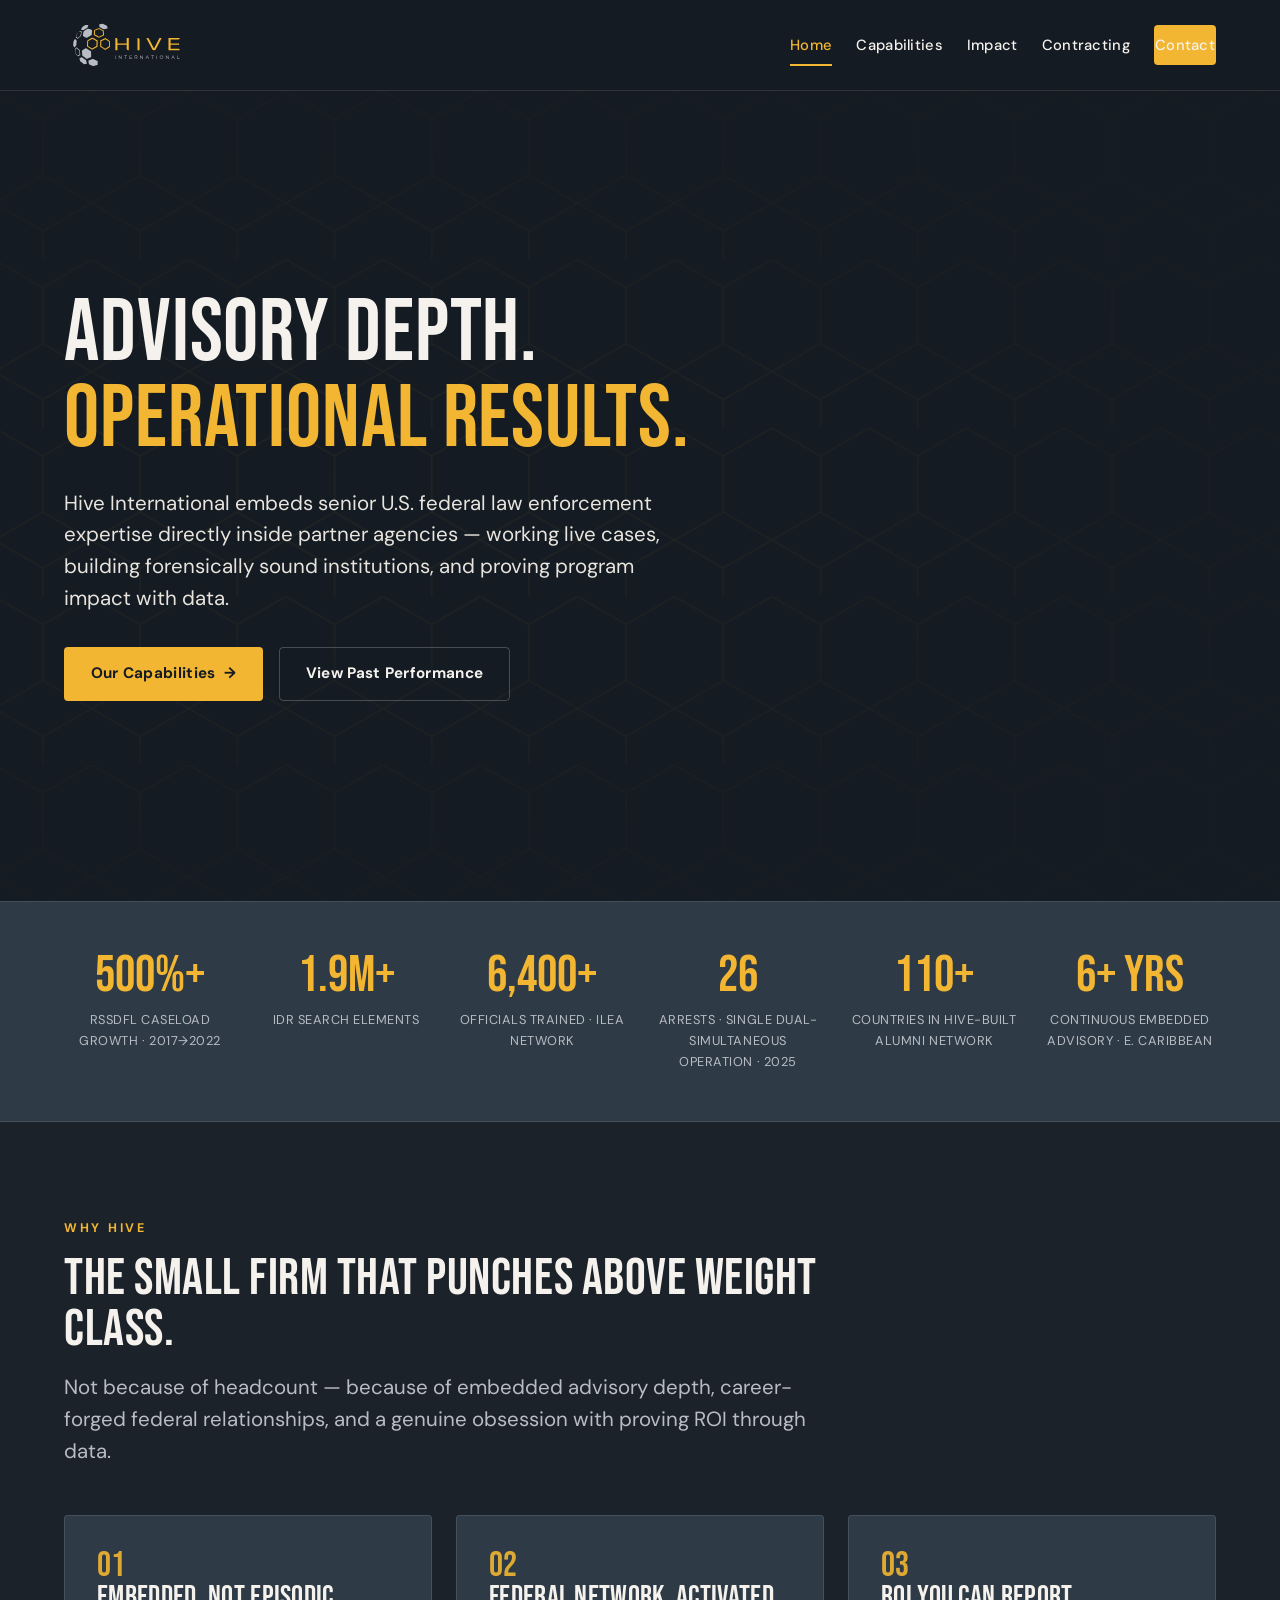
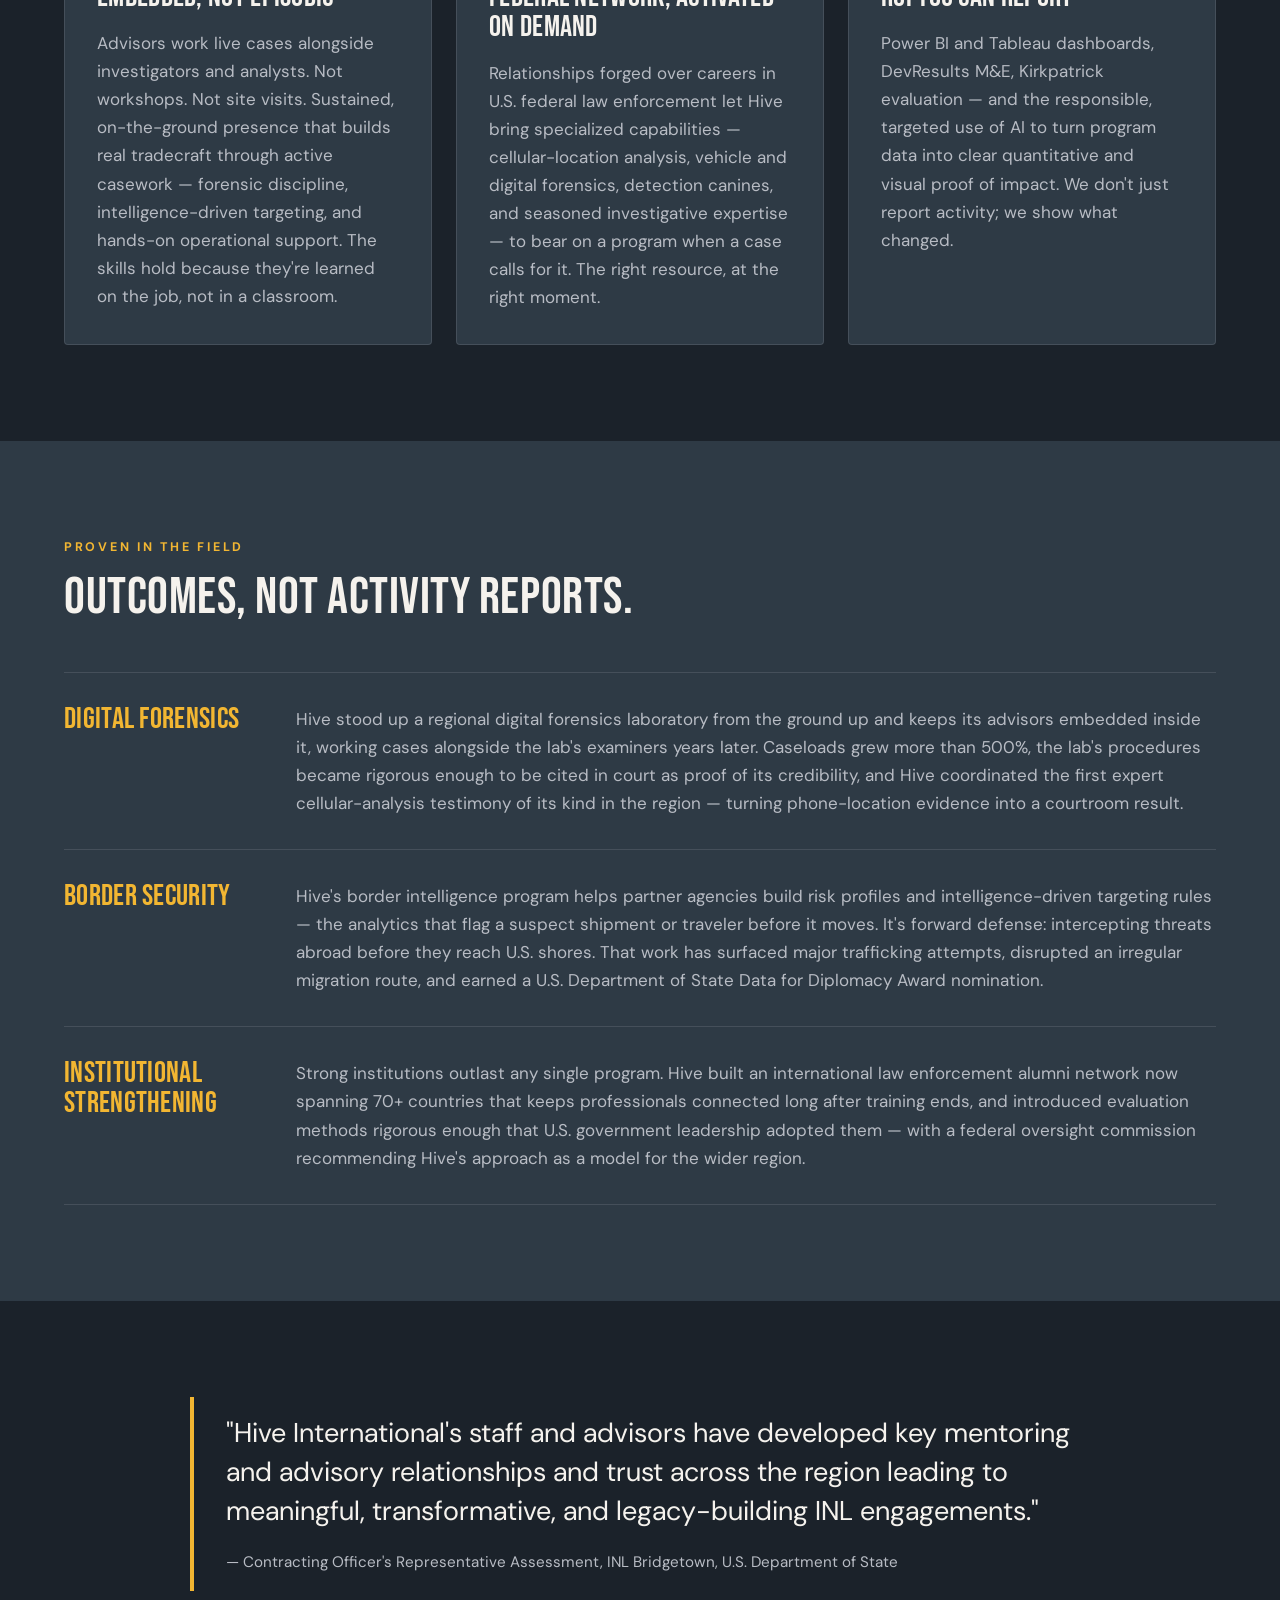
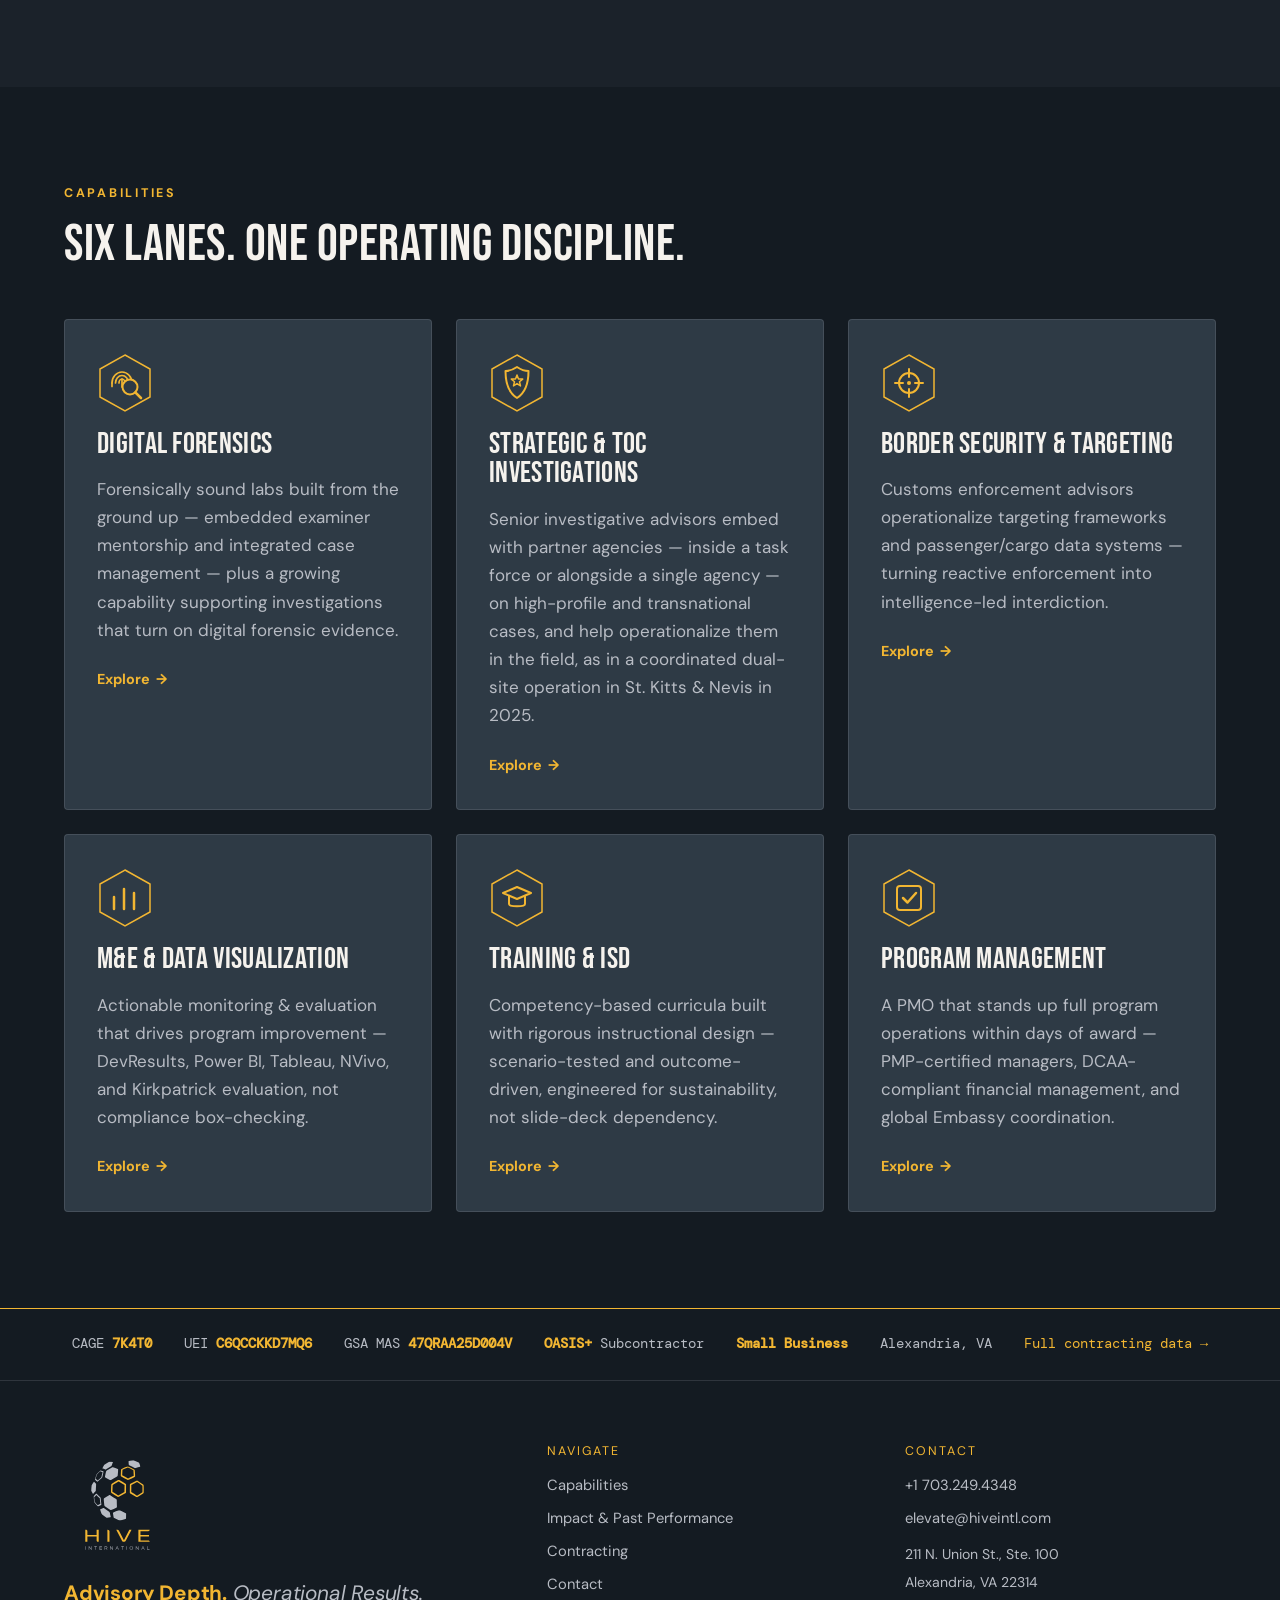
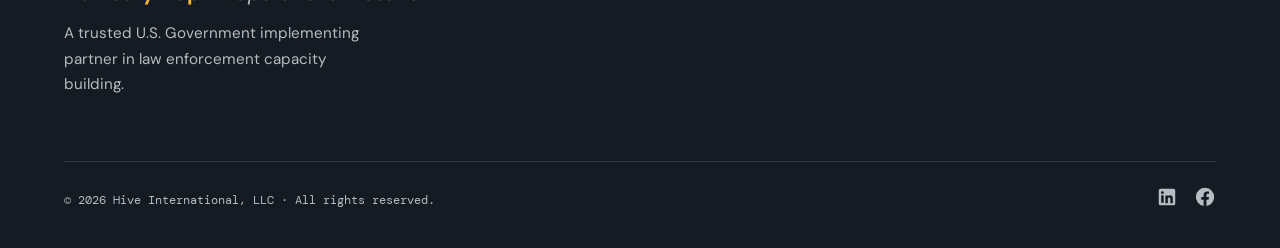
==== index.html @ d93123c6 "Initial commit: current live site snapshot, includes IDR search-elements fix (2026-08-25)" ====
<!DOCTYPE html>
<html lang="en">
<head>
  <meta charset="UTF-8">
  <meta name="viewport" content="width=device-width, initial-scale=1.0">
  <title>Hive International — Advisory Depth. Operational Results.</title>
  <meta name="description" content="Hive International embeds senior U.S. federal law enforcement expertise inside partner agencies — building forensically sound institutions and proving impact with data. INL implementing partner.">
  <link rel="canonical" href="https://hiveintl.com/">

  <!-- Open Graph -->
  <meta property="og:type" content="website">
  <meta property="og:title" content="Hive International — Advisory Depth. Operational Results.">
  <meta property="og:description" content="Senior U.S. federal law enforcement expertise, embedded inside partner agencies. A trusted INL implementing partner in digital forensics, TOC, and border security.">
  <meta property="og:image" content="https://hiveintl.com/assets/img/og_card.png">
  <meta property="og:url" content="https://hiveintl.com/">

  <!-- Favicons -->
  <link rel="icon" href="assets/icons/favicon.ico" sizes="any">
  <link rel="icon" type="image/png" sizes="32x32" href="assets/icons/icon_32px.png">
  <link rel="apple-touch-icon" href="assets/icons/icon_180px.png">

  <!-- Fonts -->
  <link rel="preconnect" href="https://fonts.googleapis.com">
  <link rel="preconnect" href="https://fonts.gstatic.com" crossorigin>
  <link href="https://fonts.googleapis.com/css2?family=Bebas+Neue&family=DM+Mono:wght@400;500&family=DM+Sans:opsz,wght@9..40,400;9..40,500;9..40,700&display=swap" rel="stylesheet">

  <link rel="stylesheet" href="css/styles.css?v=3">
</head>
<body>
  <a class="skip-link" href="#main">Skip to content</a>

  <!-- ============ HEADER ============ -->
  <header class="site-header">
    <div class="container nav">
      <a class="nav-logo" href="index.html" aria-label="Hive International — home">
        <img src="assets/logos/hive_horizontal_primary.svg" alt="Hive International">
      </a>
      <button class="nav-toggle" aria-label="Toggle navigation" aria-expanded="false" aria-controls="nav-links">
        <span></span><span></span><span></span>
      </button>
      <nav class="nav-links" id="nav-links" aria-label="Primary">
        <a href="index.html" class="active">Home</a>
        <a href="capabilities.html">Capabilities</a>
        <a href="impact.html">Impact</a>
        <a href="contracting.html">Contracting</a>
        <a href="contact.html" class="btn btn-primary">Contact</a>
      </nav>
    </div>
  </header>

  <main id="main">

    <!-- ============ HERO ============ -->
    <section class="hero">
      <svg class="hero-grid" viewBox="0 0 1200 700" preserveAspectRatio="xMidYMid slice" aria-hidden="true">
        <defs>
          <pattern id="hexgrid" width="60" height="104" patternUnits="userSpaceOnUse" patternTransform="scale(1.4)">
            <path d="M30 0 L60 17.3 L60 51.9 L30 69.2 L0 51.9 L0 17.3 Z M30 69.2 L60 86.5 L60 121.1 M30 69.2 L0 86.5 L0 121.1"
                  fill="none" stroke="#F2B632" stroke-opacity="0.16" stroke-width="1"/>
          </pattern>
        </defs>
        <rect width="1200" height="700" fill="url(#hexgrid)"/>
        <!-- lit cells that gently pulse -->
        <g fill="#F2B632" class="hex-lit">
          <polygon points="252,72 294,96.3 294,144.9 252,169.2 210,144.9 210,96.3" opacity="0.0"/>
          <polygon points="420,240 462,264.3 462,312.9 420,337.2 378,312.9 378,264.3" opacity="0.0"/>
          <polygon points="924,156 966,180.3 966,228.9 924,253.2 882,228.9 882,180.3" opacity="0.0"/>
          <polygon points="756,408 798,432.3 798,480.9 756,505.2 714,480.9 714,432.3" opacity="0.0"/>
          <polygon points="600,108 642,132.3 642,180.9 600,205.2 558,180.9 558,132.3" opacity="0.0"/>
        </g>
      </svg>
      <div class="container">
        <h1 class="reveal">Advisory Depth.<span class="gold">Operational Results.</span></h1>
        <p class="lead hero-sub reveal" data-delay="1">Hive International embeds senior U.S. federal law enforcement expertise directly inside partner agencies — working live cases, building forensically sound institutions, and proving program impact with data.</p>
        <div class="hero-cta reveal" data-delay="2">
          <a href="capabilities.html" class="btn btn-primary">Our Capabilities <span class="arrow">→</span></a>
          <a href="impact.html" class="btn btn-secondary">View Past Performance</a>
        </div>
      </div>
    </section>

    <!-- ============ COUNTER BAR ============ -->
    <!-- PLACEHOLDER METRICS: current figures are contract-specific. To be replaced
         with company-wide metrics accrued over the years (Matt compiling). -->
    <section class="counter-bar" aria-label="Impact by the numbers" style="padding:0;">
      <div class="container">
        <div class="counter-grid">
          <div class="counter reveal"><div class="num" data-target="500" data-suffix="%+">0</div><div class="label">RSSDFL Caseload Growth · 2017→2022</div></div>
          <div class="counter reveal" data-delay="1"><div class="num" data-target="1.9" data-decimals="1" data-suffix="M+">0</div><div class="label">IDR Search Elements</div></div>
          <div class="counter reveal" data-delay="2"><div class="num" data-target="6400" data-suffix="+">0</div><div class="label">Officials Trained · ILEA Network</div></div>
          <div class="counter reveal" data-delay="3"><div class="num" data-target="26">0</div><div class="label">Arrests · Single Dual-Simultaneous Operation · 2025</div></div>
          <div class="counter reveal" data-delay="4"><div class="num" data-target="110" data-suffix="+">0</div><div class="label">Countries in Hive-Built Alumni Network</div></div>
          <div class="counter reveal" data-delay="5"><div class="num" data-target="6" data-suffix="+ yrs">0</div><div class="label">Continuous Embedded Advisory · E. Caribbean</div></div>
        </div>
      </div>
    </section>

    <!-- ============ DIFFERENTIATORS ============ -->
    <section>
      <div class="container">
        <div class="section-head reveal">
          <span class="eyebrow">Why Hive</span>
          <h2>The small firm that punches above weight class.</h2>
          <p class="lead muted">Not because of headcount — because of embedded advisory depth, career-forged federal relationships, and a genuine obsession with proving ROI through data.</p>
        </div>
        <div class="grid grid-3 diff">
          <div class="card reveal">
            <div class="num-tag">01</div>
            <h3>Embedded, Not Episodic</h3>
            <p>Advisors work live cases alongside investigators and analysts. Not workshops. Not site visits. Sustained, on-the-ground presence that builds real tradecraft through active casework — forensic discipline, intelligence-driven targeting, and hands-on operational support. The skills hold because they're learned on the job, not in a classroom.</p>
          </div>
          <div class="card reveal" data-delay="1">
            <div class="num-tag">02</div>
            <h3>Federal Network, Activated on Demand</h3>
            <p>Relationships forged over careers in U.S. federal law enforcement let Hive bring specialized capabilities — cellular-location analysis, vehicle and digital forensics, detection canines, and seasoned investigative expertise — to bear on a program when a case calls for it. The right resource, at the right moment.</p>
          </div>
          <div class="card reveal" data-delay="2">
            <div class="num-tag">03</div>
            <h3>ROI You Can Report</h3>
            <p>Power BI and Tableau dashboards, DevResults M&amp;E, Kirkpatrick evaluation — and the responsible, targeted use of AI to turn program data into clear quantitative and visual proof of impact. We don't just report activity; we show what changed.</p>
          </div>
        </div>
      </div>
    </section>

    <!-- ============ IMPACT STORY STRIP ============ -->
    <section class="bg-charcoal">
      <div class="container">
        <div class="section-head reveal">
          <span class="eyebrow">Proven in the Field</span>
          <h2>Outcomes, not activity reports.</h2>
        </div>
        <div class="story reveal">
          <h3>Digital Forensics</h3>
          <p>Hive stood up a regional digital forensics laboratory from the ground up and keeps its advisors embedded inside it, working cases alongside the lab's examiners years later. Caseloads grew more than 500%, the lab's procedures became rigorous enough to be cited in court as proof of its credibility, and Hive coordinated the first expert cellular-analysis testimony of its kind in the region — turning phone-location evidence into a courtroom result.</p>
        </div>
        <div class="story reveal">
          <h3>Border Security</h3>
          <p>Hive's border intelligence program helps partner agencies build risk profiles and intelligence-driven targeting rules — the analytics that flag a suspect shipment or traveler before it moves. It's forward defense: intercepting threats abroad before they reach U.S. shores. That work has surfaced major trafficking attempts, disrupted an irregular migration route, and earned a U.S. Department of State Data for Diplomacy Award nomination.</p>
        </div>
        <div class="story reveal">
          <h3>Institutional Strengthening</h3>
          <p>Strong institutions outlast any single program. Hive built an international law enforcement alumni network now spanning 70+ countries that keeps professionals connected long after training ends, and introduced evaluation methods rigorous enough that U.S. government leadership adopted them — with a federal oversight commission recommending Hive's approach as a model for the wider region.</p>
        </div>
      </div>
    </section>

    <!-- ============ COR QUOTE ============ -->
    <section>
      <div class="container">
        <div class="quote reveal">
          <blockquote>"Hive International's staff and advisors have developed key mentoring and advisory relationships and trust across the region leading to meaningful, transformative, and legacy-building INL engagements."</blockquote>
          <cite>— Contracting Officer's Representative Assessment, INL Bridgetown, U.S. Department of State</cite>
        </div>
      </div>
    </section>

    <!-- ============ CAPABILITIES GRID ============ -->
    <section class="bg-deep">
      <div class="container">
        <div class="section-head reveal">
          <span class="eyebrow">Capabilities</span>
          <h2>Six lanes. One operating discipline.</h2>
        </div>
        <div class="grid grid-3">
          <a class="card cap-card reveal" href="capabilities.html#digital-forensics">
            <div class="hex-icon" aria-hidden="true"><svg viewBox="0 0 56 62"><polygon class="glyph" points="28,3 53,17 53,45 28,59 3,45 3,17" fill="none" stroke-width="1.5"/><g class="glyph" fill="none" stroke-width="1.7" stroke-linecap="round"><path d="M15 31 a10 11 0 0 1 20 0"/><path d="M18.5 31 a6.5 7.5 0 0 1 13 0"/><path d="M22 31 a3 4 0 0 1 6 0"/><path d="M25 27 v8"/><path d="M15 31 v3.5"/><path d="M35 31 v3.5"/></g><circle class="glyph" cx="33" cy="35" r="7.5" fill="#2E3A45" stroke-width="2"/><path class="glyph" d="M38.3 40.3 L44 46" stroke-width="2.6" stroke-linecap="round"/></svg></div>
            <h3>Digital Forensics</h3>
            <p>Forensically sound labs built from the ground up — embedded examiner mentorship and integrated case management — plus a growing capability supporting investigations that turn on digital forensic evidence.</p>
            <span class="card-link">Explore <span class="arrow">→</span></span>
          </a>
          <a class="card cap-card reveal" data-delay="1" href="capabilities.html#toc">
            <div class="hex-icon" aria-hidden="true"><svg viewBox="0 0 56 62"><polygon class="glyph" points="28,3 53,17 53,45 28,59 3,45 3,17" fill="none" stroke-width="1.5"/><path class="glyph" d="M28 15 C23.5 18, 19 19, 16.5 19 C16.5 30, 20 41, 28 46 C36 41, 39.5 30, 39.5 19 C37 19, 32.5 18, 28 15 Z" fill="none" stroke-width="2" stroke-linejoin="round"/><polygon class="glyph" points="28,23 29.5,26.9 33.7,27.1 30.5,29.8 31.5,33.9 28,31.6 24.5,33.9 25.5,29.8 22.3,27.1 26.5,26.9" fill="none" stroke-width="1.5" stroke-linejoin="round"/></svg></div>
            <h3>Strategic &amp; TOC Investigations</h3>
            <p>Senior investigative advisors embed with partner agencies — inside a task force or alongside a single agency — on high-profile and transnational cases, and help operationalize them in the field, as in a coordinated dual-site operation in St. Kitts &amp; Nevis in 2025.</p>
            <span class="card-link">Explore <span class="arrow">→</span></span>
          </a>
          <a class="card cap-card reveal" data-delay="2" href="capabilities.html#border-security">
            <div class="hex-icon" aria-hidden="true"><svg viewBox="0 0 56 62"><polygon class="glyph" points="28,3 53,17 53,45 28,59 3,45 3,17" fill="none" stroke-width="1.5"/><g class="glyph" fill="none" stroke-width="2" stroke-linecap="round"><circle cx="28" cy="31" r="10"/><path d="M28 17 V25 M28 37 V45 M14 31 H22 M34 31 H42"/></g><circle cx="28" cy="31" r="2" fill="#F2B632" stroke="none"/></svg></div>
            <h3>Border Security &amp; Targeting</h3>
            <p>Customs enforcement advisors operationalize targeting frameworks and passenger/cargo data systems — turning reactive enforcement into intelligence-led interdiction.</p>
            <span class="card-link">Explore <span class="arrow">→</span></span>
          </a>
          <a class="card cap-card reveal" href="capabilities.html#me">
            <div class="hex-icon" aria-hidden="true"><svg viewBox="0 0 56 62"><polygon class="glyph" points="28,3 53,17 53,45 28,59 3,45 3,17" fill="none" stroke-width="1.5"/><path class="glyph" d="M17 42 V30 M27 42 V22 M37 42 V26" stroke-width="2.5" stroke-linecap="round"/></svg></div>
            <h3>M&amp;E &amp; Data Visualization</h3>
            <p>Actionable monitoring &amp; evaluation that drives program improvement — DevResults, Power BI, Tableau, NVivo, and Kirkpatrick evaluation, not compliance box-checking.</p>
            <span class="card-link">Explore <span class="arrow">→</span></span>
          </a>
          <a class="card cap-card reveal" data-delay="1" href="capabilities.html#training">
            <div class="hex-icon" aria-hidden="true"><svg viewBox="0 0 56 62"><polygon class="glyph" points="28,3 53,17 53,45 28,59 3,45 3,17" fill="none" stroke-width="1.5"/><path class="glyph" d="M14 26 L28 20 L42 26 L28 32 Z" fill="none" stroke-width="2" stroke-linejoin="round"/><path class="glyph" d="M20 29 v8 c0 3 16 3 16 0 v-8" fill="none" stroke-width="2"/></svg></div>
            <h3>Training &amp; ISD</h3>
            <p>Competency-based curricula built with rigorous instructional design — scenario-tested and outcome-driven, engineered for sustainability, not slide-deck dependency.</p>
            <span class="card-link">Explore <span class="arrow">→</span></span>
          </a>
          <a class="card cap-card reveal" data-delay="2" href="capabilities.html#pm">
            <div class="hex-icon" aria-hidden="true"><svg viewBox="0 0 56 62"><polygon class="glyph" points="28,3 53,17 53,45 28,59 3,45 3,17" fill="none" stroke-width="1.5"/><rect class="glyph" x="16" y="19" width="24" height="24" rx="3" fill="none" stroke-width="2"/><path class="glyph" d="M22 31 l4.5 4.5 l8.5 -9.5" fill="none" stroke-width="2.5" stroke-linecap="round" stroke-linejoin="round"/></svg></div>
            <h3>Program Management</h3>
            <p>A PMO that stands up full program operations within days of award — PMP-certified managers, DCAA-compliant financial management, and global Embassy coordination.</p>
            <span class="card-link">Explore <span class="arrow">→</span></span>
          </a>
        </div>
      </div>
    </section>

    <!-- ============ CONTRACTING STRIP ============ -->
    <section class="contract-strip" style="padding:0;">
      <div class="container">
        <div class="row">
          <span class="item">CAGE <b>7K4T0</b></span>
          <span class="item">UEI <b>C6QCCKKD7MQ6</b></span>
          <span class="item">GSA MAS <b>47QRAA25D004V</b></span>
          <span class="item"><b>OASIS+</b> Subcontractor</span>
          <span class="item"><b>Small Business</b></span>
          <span class="item">Alexandria, VA</span>
          <span class="item"><a href="contracting.html">Full contracting data →</a></span>
        </div>
      </div>
    </section>

  </main>

  <!-- ============ FOOTER ============ -->
  <footer class="site-footer">
    <div class="container">
      <div class="footer-grid">
        <div>
          <div class="footer-logo"><img src="assets/logos/hive_stacked_primary.svg" alt="Hive International"></div>
          <p class="tagline-lockup tagline-sm"><span class="td">Advisory Depth.</span> <span class="tr">Operational Results.</span></p>
          <p class="footer-tag">A trusted U.S. Government implementing partner in law enforcement capacity building.</p>
        </div>
        <div class="footer-col">
          <h4>Navigate</h4>
          <a href="capabilities.html">Capabilities</a>
          <a href="impact.html">Impact &amp; Past Performance</a>
          <a href="contracting.html">Contracting</a>
          <a href="contact.html">Contact</a>
        </div>
        <div class="footer-col">
          <h4>Contact</h4>
          <a href="tel:+17032494348">+1 703.249.4348</a>
          <a href="mailto:elevate@hiveintl.com">elevate@hiveintl.com</a>
          <span class="footer-tag" style="font-size:.88rem;">211 N. Union St., Ste. 100<br>Alexandria, VA 22314</span>
        </div>
      </div>
      <div class="footer-bottom">
        <span class="mono">© <span data-year>2026</span> Hive International, LLC · All rights reserved.</span>
        <div class="footer-social">
          <a href="https://www.linkedin.com/company/hive-international-llc" target="_blank" rel="noopener" aria-label="Hive International on LinkedIn">
            <svg viewBox="0 0 24 24" fill="currentColor" aria-hidden="true"><path d="M19 3a2 2 0 0 1 2 2v14a2 2 0 0 1-2 2H5a2 2 0 0 1-2-2V5a2 2 0 0 1 2-2h14zM8.34 18.34V9.99H5.67v8.35h2.67zM7 8.8a1.55 1.55 0 1 0 0-3.1 1.55 1.55 0 0 0 0 3.1zm11.34 9.54v-4.57c0-2.45-1.31-3.59-3.06-3.59-1.41 0-2.04.78-2.39 1.32v-1.13h-2.67c.04.75 0 8.35 0 8.35h2.67v-4.66c0-.24.02-.48.09-.65.19-.48.63-.97 1.37-.97.97 0 1.36.73 1.36 1.81v4.47h2.63z"/></svg>
          </a>
          <a href="https://www.facebook.com/HIVEinternationalllc" target="_blank" rel="noopener" aria-label="Hive International on Facebook">
            <svg viewBox="0 0 24 24" fill="currentColor" aria-hidden="true"><path d="M22 12a10 10 0 1 0-11.56 9.88v-6.99H7.9V12h2.54V9.8c0-2.5 1.49-3.89 3.78-3.89 1.09 0 2.24.2 2.24.2v2.46h-1.26c-1.24 0-1.63.77-1.63 1.56V12h2.78l-.44 2.89h-2.34v6.99A10 10 0 0 0 22 12z"/></svg>
          </a>
        </div>
      </div>
    </div>
  </footer>

  <script src="js/main.js?v=3" defer></script>
  <style>
    /* Hero lit-cell pulse — disabled under reduced-motion via global rule */
    .hex-lit polygon { animation: hexpulse 7s ease-in-out infinite; }
    .hex-lit polygon:nth-child(2) { animation-delay: 1.4s; }
    .hex-lit polygon:nth-child(3) { animation-delay: 2.8s; }
    .hex-lit polygon:nth-child(4) { animation-delay: 4.2s; }
    .hex-lit polygon:nth-child(5) { animation-delay: 5.6s; }
    @keyframes hexpulse { 0%,100% { opacity: 0; } 50% { opacity: 0.22; } }
  </style>
</body>
</html>
---- css/styles.css ----
/* ============================================================
   HIVE INTERNATIONAL — Site Stylesheet
   Design system locked to the Hive Master + Digital Brand Guides.
   Register: dark, data-dense, authoritative.
   ============================================================ */

/* ---------- 1. Design tokens ---------- */
:root {
  /* Brand palette (from brand guides) */
  --slate:        #1B222A;   /* primary dark background */
  --charcoal:     #2E3A45;   /* secondary surface / cards */
  --deep-slate:   #141B22;   /* darkest — footer, hero base */
  --gold:         #F2B632;   /* primary accent */
  --gold-dim:     #c9981f;   /* gold hover/active */
  --silver:       #B8BCC4;   /* muted / secondary text */
  --warm-white:   #F5F2ED;   /* primary text on dark */
  --warm-white-2: #E8E4DE;
  --line:         rgba(184,188,196,0.16);  /* hairline borders */
  --line-strong:  rgba(184,188,196,0.30);

  /* Status / filter accents */
  --status-active:    #4CAF50;
  --status-complete:  #B8BCC4;

  /* Type */
  --font-display: 'Bebas Neue', 'Arial Narrow', sans-serif;
  --font-body:    'DM Sans', -apple-system, BlinkMacSystemFont, 'Segoe UI', sans-serif;
  --font-mono:    'DM Mono', ui-monospace, 'SF Mono', Menlo, monospace;

  /* Spacing scale */
  --sp-1: 0.5rem;  --sp-2: 1rem;   --sp-3: 1.5rem;  --sp-4: 2rem;
  --sp-5: 3rem;    --sp-6: 4rem;   --sp-7: 6rem;    --sp-8: 8rem;

  --container: 1200px;
  --container-narrow: 880px;
  --radius: 4px;
  --shadow: 0 10px 40px rgba(0,0,0,0.35);
  --ease: cubic-bezier(0.22, 1, 0.36, 1);
}

/* ---------- 2. Reset & base ---------- */
*, *::before, *::after { box-sizing: border-box; }
html { scroll-behavior: smooth; -webkit-text-size-adjust: 100%; scroll-padding-top: 108px; }
body {
  margin: 0;
  font-family: var(--font-body);
  font-size: 1.0625rem;
  line-height: 1.65;
  color: var(--warm-white);
  background: var(--slate);
  -webkit-font-smoothing: antialiased;
  text-rendering: optimizeLegibility;
}
img { max-width: 100%; display: block; height: auto; }
a { color: var(--gold); text-decoration: none; transition: color .2s var(--ease); }
a:hover { color: var(--warm-white); }
ul { margin: 0; padding: 0; list-style: none; }

/* ---------- 3. Typography ---------- */
h1, h2, h3, h4 { font-family: var(--font-display); font-weight: 400; line-height: 0.98; letter-spacing: 0.01em; margin: 0 0 var(--sp-2); }
h1 { font-size: clamp(2.75rem, 7vw, 5.5rem); }
h2 { font-size: clamp(2rem, 4.5vw, 3.25rem); }
h3 { font-size: clamp(1.4rem, 2.5vw, 1.9rem); }
h4 { font-size: 1.25rem; letter-spacing: 0.02em; }
p { margin: 0 0 var(--sp-2); }
.lead { font-size: clamp(1.1rem, 1.6vw, 1.35rem); color: var(--warm-white-2); line-height: 1.55; }
.eyebrow {
  font-family: var(--font-body);
  font-size: 0.78rem; font-weight: 700;
  letter-spacing: 0.22em; text-transform: uppercase;
  color: var(--gold); margin-bottom: var(--sp-2); display: block;
}
.muted { color: var(--silver); }
.mono { font-family: var(--font-mono); }
strong { color: var(--warm-white); font-weight: 700; }

/* ---------- 4. Layout ---------- */
.container { width: 100%; max-width: var(--container); margin: 0 auto; padding: 0 var(--sp-3); }
.narrow { max-width: var(--container-narrow); }
section { padding: var(--sp-7) 0; }
.section-head { max-width: 760px; margin-bottom: var(--sp-5); }
.bg-charcoal { background: var(--charcoal); }
.bg-deep { background: var(--deep-slate); }

/* Skip link (a11y) */
.skip-link {
  position: absolute; left: -999px; top: 0; z-index: 1000;
  background: var(--gold); color: var(--deep-slate); padding: .75rem 1.25rem;
  font-weight: 700; border-radius: 0 0 var(--radius) 0;
}
.skip-link:focus { left: 0; }

/* Visible focus for keyboard users */
a:focus-visible, button:focus-visible, input:focus-visible,
textarea:focus-visible, [tabindex]:focus-visible {
  outline: 2px solid var(--gold); outline-offset: 3px;
}

/* ---------- 5. Buttons ---------- */
.btn {
  display: inline-flex; align-items: center; gap: .55rem;
  font-family: var(--font-body); font-weight: 700; font-size: 0.95rem;
  letter-spacing: 0.02em; padding: 0.85rem 1.6rem; border-radius: var(--radius);
  border: 1px solid transparent; cursor: pointer; transition: all .2s var(--ease);
}
.btn-primary { background: var(--gold); color: var(--deep-slate); }
.btn-primary:hover { background: var(--warm-white); color: var(--deep-slate); }
.btn-secondary { background: transparent; color: var(--warm-white); border-color: var(--line-strong); }
.btn-secondary:hover { border-color: var(--gold); color: var(--gold); }
.btn .arrow { transition: transform .2s var(--ease); }
.btn:hover .arrow { transform: translateX(3px); }

/* ---------- 6. Header / nav ---------- */
.site-header {
  position: sticky; top: 0; z-index: 100;
  background: rgba(20,27,34,0.85);
  backdrop-filter: blur(10px);
  border-bottom: 1px solid var(--line);
}
.nav { display: flex; align-items: center; justify-content: space-between; height: 90px; }
.nav-logo img { height: 66px; width: auto; }
.nav-links { display: flex; align-items: center; gap: var(--sp-3); }
.nav-links a {
  color: var(--warm-white); font-size: 0.92rem; font-weight: 500;
  letter-spacing: 0.02em; padding: .4rem 0; position: relative;
}
.nav-links a:not(.btn)::after {
  content: ''; position: absolute; left: 0; bottom: -2px; height: 2px; width: 0;
  background: var(--gold); transition: width .25s var(--ease);
}
.nav-links a:not(.btn):hover::after,
.nav-links a.active::after { width: 100%; }
.nav-links a.active { color: var(--gold); }
.nav-toggle {
  display: none; background: none; border: 0; cursor: pointer; padding: .5rem;
  flex-direction: column; gap: 5px;
}
.nav-toggle span { display: block; width: 26px; height: 2px; background: var(--warm-white); transition: all .25s var(--ease); }
.nav-toggle[aria-expanded="true"] span:nth-child(1) { transform: translateY(7px) rotate(45deg); }
.nav-toggle[aria-expanded="true"] span:nth-child(2) { opacity: 0; }
.nav-toggle[aria-expanded="true"] span:nth-child(3) { transform: translateY(-7px) rotate(-45deg); }

/* ---------- 7. Hero ---------- */
.hero { position: relative; min-height: calc(100vh - 90px); display: flex; align-items: center; overflow: hidden; background: var(--deep-slate); }
.hero-grid { position: absolute; inset: 0; width: 100%; height: 100%; z-index: 0; opacity: 0.5; }
.hero::after { /* vignette for legibility */
  content: ''; position: absolute; inset: 0; z-index: 1;
  background: radial-gradient(ellipse at 30% 50%, rgba(20,27,34,0.2), rgba(20,27,34,0.9) 80%);
}
.hero .container { position: relative; z-index: 2; }
.hero h1 { margin-bottom: var(--sp-3); }
.hero h1 .gold { color: var(--gold); display: block; }

/* Brand tagline lockup (gold "Advisory Depth." + silver italic "Operational Results.") */
.tagline-lockup {
  font-family: var(--font-body);
  line-height: 1.08;
  font-size: clamp(2.4rem, 5.5vw, 4.75rem);
  letter-spacing: -0.01em;
  margin-bottom: var(--sp-3);
}
.tagline-lockup .td { color: var(--gold); font-weight: 700; }
.tagline-lockup .tr { color: var(--silver); font-style: italic; font-weight: 400; display: block; }
.hero-sub { max-width: 640px; margin-bottom: var(--sp-4); }
.hero-cta { display: flex; flex-wrap: wrap; gap: var(--sp-2); }

/* ---------- 8. Counter bar ---------- */
.counter-bar { background: var(--charcoal); border-top: 1px solid var(--line); border-bottom: 1px solid var(--line); }
.counter-grid { display: grid; grid-template-columns: repeat(6, 1fr); gap: var(--sp-3); padding: var(--sp-5) 0; }
.counter { text-align: center; }
.counter .num { font-family: var(--font-display); font-size: clamp(2.4rem, 4vw, 3.4rem); color: var(--gold); line-height: 1; }
.counter .label { font-size: 0.8rem; color: var(--silver); letter-spacing: 0.04em; margin-top: .5rem; text-transform: uppercase; }
.stat-4 { display: grid; grid-template-columns: repeat(4, 1fr); gap: var(--sp-3); }

/* ---------- 9. Cards & grids ---------- */
.grid { display: grid; gap: var(--sp-3); }
.grid-3 { grid-template-columns: repeat(3, 1fr); }
.grid-2 { grid-template-columns: repeat(2, 1fr); }
.card {
  background: var(--charcoal); border: 1px solid var(--line); border-radius: var(--radius);
  padding: var(--sp-4); transition: border-color .25s var(--ease), transform .25s var(--ease);
}
.card:hover { border-color: var(--line-strong); transform: translateY(-3px); }
.card h3, .card h4 { color: var(--warm-white); }
.card p { color: var(--silver); margin-bottom: 0; }

/* Hex-framed icon */
.hex-icon { width: 56px; height: 62px; margin-bottom: var(--sp-2); display: flex; align-items: center; justify-content: center; }
.hex-icon svg { width: 100%; height: 100%; }
.hex-icon .glyph { stroke: var(--gold); }

/* Differentiator (numbered) */
.diff .num-tag { font-family: var(--font-display); font-size: 2.2rem; color: var(--gold); line-height: 1; opacity: .9; }

/* Capability card link */
.cap-card { display: flex; flex-direction: column; }
.cap-card .card-link { margin-top: var(--sp-3); color: var(--gold); font-weight: 700; font-size: 0.9rem; display: inline-flex; align-items: center; gap: .4rem; }
.cap-card:hover .card-link .arrow { transform: translateX(3px); }
.card-link .arrow { transition: transform .2s var(--ease); }

/* ---------- 10. Quote block ---------- */
.quote {
  border-left: 4px solid var(--gold); padding: var(--sp-2) 0 var(--sp-2) var(--sp-4);
  margin: 0 auto; max-width: 900px;
}
.quote blockquote { font-family: var(--font-body); font-size: clamp(1.25rem, 2.4vw, 1.7rem); line-height: 1.45; color: var(--warm-white); margin: 0 0 var(--sp-2); font-weight: 400; }
.quote cite { font-style: normal; color: var(--silver); font-size: 0.95rem; }

/* ---------- 11. Impact story strip ---------- */
.story { border-top: 1px solid var(--line); padding: var(--sp-4) 0; display: grid; grid-template-columns: 200px 1fr; gap: var(--sp-4); }
.story:last-child { border-bottom: 1px solid var(--line); }
.story h3 { color: var(--gold); }
.story p { color: var(--silver); margin-bottom: 0; }

/* ---------- 12. Contracting strip & table ---------- */
.contract-strip { background: var(--deep-slate); border-top: 1px solid var(--gold); }
.contract-strip .row { display: flex; flex-wrap: wrap; gap: var(--sp-2) var(--sp-4); padding: var(--sp-3) 0; align-items: center; justify-content: center; }
.contract-strip .item { font-family: var(--font-mono); font-size: 0.85rem; color: var(--silver); white-space: nowrap; }
.contract-strip .item b { color: var(--gold); font-weight: 700; }
.data-table { width: 100%; border-collapse: collapse; }
.data-table th, .data-table td { text-align: left; padding: .9rem 1rem; border-bottom: 1px solid var(--line); vertical-align: top; }
.data-table th { color: var(--silver); font-weight: 500; font-size: 0.85rem; letter-spacing: 0.05em; text-transform: uppercase; width: 34%; }
.data-table td { color: var(--warm-white); font-family: var(--font-mono); font-size: 0.95rem; }

/* ---------- 13. Past-performance filterable grid ---------- */
.filters { display: flex; flex-wrap: wrap; gap: var(--sp-1); margin-bottom: var(--sp-4); }
.filter-btn {
  background: transparent; border: 1px solid var(--line-strong); color: var(--silver);
  padding: .55rem 1.1rem; border-radius: 999px; font-family: var(--font-body);
  font-size: 0.85rem; font-weight: 500; cursor: pointer; transition: all .2s var(--ease);
}
.filter-btn:hover { color: var(--warm-white); border-color: var(--gold); }
.filter-btn.active { background: var(--gold); color: var(--deep-slate); border-color: var(--gold); font-weight: 700; }
.pp-grid { display: grid; grid-template-columns: repeat(3, 1fr); gap: var(--sp-3); }
.pp-card { display: flex; flex-direction: column; }
.pp-card .pp-meta { display: flex; flex-wrap: wrap; gap: .5rem; margin-bottom: var(--sp-2); }
.tag { font-size: 0.72rem; letter-spacing: 0.05em; text-transform: uppercase; padding: .25rem .6rem; border-radius: 3px; font-weight: 700; }
.tag-role { background: rgba(242,182,50,0.14); color: var(--gold); }
.tag-region { background: rgba(184,188,196,0.12); color: var(--silver); }
.tag-status { background: rgba(76,175,80,0.14); color: var(--status-active); }
.tag-status.complete { background: rgba(184,188,196,0.12); color: var(--silver); }
.pp-card h3 { font-size: 1.5rem; margin-bottom: .4rem; }
.pp-card .client { color: var(--silver); font-size: 0.9rem; margin-bottom: var(--sp-2); }
.pp-card ul.outcomes { display: flex; flex-direction: column; gap: .5rem; margin: 0 0 var(--sp-3); }
.pp-card ul.outcomes li { position: relative; padding-left: 1.3rem; color: var(--silver); font-size: 0.93rem; line-height: 1.45; }
.pp-card ul.outcomes li::before { content: ''; position: absolute; left: 0; top: .55rem; width: 8px; height: 8px; background: var(--gold); clip-path: polygon(50% 0, 100% 25%, 100% 75%, 50% 100%, 0 75%, 0 25%); }
.pp-card .coming-soon { margin-top: auto; font-size: 0.8rem; color: var(--silver); opacity: .7; letter-spacing: 0.04em; text-transform: uppercase; padding-top: var(--sp-2); border-top: 1px solid var(--line); }

/* ---------- 14. Contact ---------- */
.contact-grid { display: grid; grid-template-columns: 1.3fr 1fr; gap: var(--sp-6); }
.field { margin-bottom: var(--sp-3); }
.field label { display: block; font-size: 0.85rem; letter-spacing: 0.04em; text-transform: uppercase; color: var(--silver); margin-bottom: .5rem; }
.field input, .field textarea {
  width: 100%; background: var(--deep-slate); border: 1px solid var(--line-strong);
  border-radius: var(--radius); color: var(--warm-white); font-family: var(--font-body);
  font-size: 1rem; padding: .85rem 1rem; transition: border-color .2s var(--ease);
}
.field input:focus, .field textarea:focus { outline: none; border-color: var(--gold); }
.field textarea { resize: vertical; min-height: 150px; }
.hidden { display: none !important; }
.form-success { background: rgba(76,175,80,0.1); border: 1px solid var(--status-active); border-radius: var(--radius); padding: var(--sp-4); }
.contact-detail { display: flex; gap: var(--sp-2); align-items: flex-start; margin-bottom: var(--sp-3); }
.contact-detail .k { color: var(--gold); font-size: 0.78rem; letter-spacing: 0.12em; text-transform: uppercase; min-width: 90px; padding-top: .2rem; }
.contact-detail .v { color: var(--warm-white); }
.contact-detail .v a { color: var(--warm-white); }
.contact-detail .v a:hover { color: var(--gold); }

/* ---------- 15. 404 ---------- */
.error-page { min-height: calc(100vh - 90px); display: flex; align-items: center; text-align: center; background: var(--deep-slate); }
.error-page .code { font-family: var(--font-display); font-size: clamp(7rem, 22vw, 16rem); color: var(--gold); line-height: 0.85; }

/* ---------- 16. Footer ---------- */
.site-footer { background: var(--deep-slate); border-top: 1px solid var(--line); padding: var(--sp-6) 0 var(--sp-4); }
.footer-grid { display: grid; grid-template-columns: 1.4fr 1fr 1fr; gap: var(--sp-5); margin-bottom: var(--sp-5); }
.footer-logo img { height: 120px; margin-bottom: var(--sp-2); }
.tagline-lockup.tagline-sm { font-size: 1.3rem; line-height: 1.2; margin-bottom: var(--sp-2); }
.tagline-lockup.tagline-sm .tr { display: inline; }
.footer-tag { color: var(--silver); max-width: 300px; font-size: 0.95rem; }
.footer-col h4 { font-family: var(--font-body); font-size: 0.78rem; letter-spacing: 0.16em; text-transform: uppercase; color: var(--gold); margin-bottom: var(--sp-2); }
.footer-col a { display: block; color: var(--silver); font-size: 0.92rem; margin-bottom: .55rem; }
.footer-col a:hover { color: var(--gold); }
.footer-bottom { border-top: 1px solid var(--line); padding-top: var(--sp-3); display: flex; flex-wrap: wrap; gap: var(--sp-2); justify-content: space-between; align-items: center; }
.footer-bottom .mono { font-size: 0.78rem; color: var(--silver); }
.footer-social { display: flex; gap: var(--sp-2); }
.footer-social a { color: var(--silver); }
.footer-social a:hover { color: var(--gold); }
.footer-social svg { width: 22px; height: 22px; }

/* ---------- 16b. Geographic footprint map ---------- */
.footprint-map { position: relative; max-width: 1000px; margin: 0 auto; }
.footprint-svg { width: 100%; height: auto; display: block; }
.footprint-svg .country { fill: #2E3A45; stroke: #141B22; stroke-width: 0.4; vector-effect: non-scaling-stroke; }
.footprint-svg .country.fp { fill: rgba(242,182,50,0.30); stroke: rgba(242,182,50,0.55); }
.footprint-svg .country.ilea { fill: rgba(242,182,50,0.11); stroke: rgba(242,182,50,0.20); }
.footprint-svg .ilea-dot { fill: rgba(242,182,50,0.55); pointer-events: none; }
.footprint-svg .glow { fill: url(#hiveGlow); opacity: .8; pointer-events: none; }
.map-legend { display: flex; gap: var(--sp-4); justify-content: center; flex-wrap: wrap; margin-top: var(--sp-4); font-size: 0.82rem; color: var(--silver); }
.map-legend span { display: inline-flex; align-items: center; gap: .55rem; }
.map-legend .sw { width: 14px; height: 14px; display: inline-block; border-radius: 3px; }
.map-legend .sw-op { width: 11px; height: 11px; border-radius: 50%; background: var(--gold); box-shadow: 0 0 7px 1px rgba(242,182,50,.7); }
.map-legend .sw-ilea { background: rgba(242,182,50,0.18); border: 1px solid rgba(242,182,50,0.45); }
.footprint-svg .dot { fill: var(--gold); transition: fill .2s var(--ease); }
.footprint-svg .marker { cursor: pointer; }
.footprint-svg .marker:focus { outline: none; }
.footprint-svg .marker:hover .dot, .footprint-svg .marker:focus-visible .dot { fill: var(--warm-white); }
.footprint-svg .marker:focus-visible .glow { opacity: 1; }
.map-tooltip { position: absolute; pointer-events: none; background: var(--deep-slate); border: 1px solid var(--gold); border-radius: var(--radius); padding: .5rem .8rem; transform: translate(-50%, -135%); white-space: nowrap; opacity: 0; transition: opacity .15s var(--ease); z-index: 6; box-shadow: var(--shadow); }
.map-tooltip .t-name { color: var(--gold); font-weight: 700; font-size: .9rem; display: block; }
.map-tooltip .t-prog { color: var(--silver); font-size: .78rem; }
.sr-only { position: absolute; width: 1px; height: 1px; padding: 0; margin: -1px; overflow: hidden; clip: rect(0 0 0 0); white-space: nowrap; border: 0; }

/* ---------- 17. Scroll-reveal animation ---------- */
.reveal { opacity: 0; transform: translateY(24px); transition: opacity .7s var(--ease), transform .7s var(--ease); }
.reveal.in { opacity: 1; transform: none; }
.reveal[data-delay="1"] { transition-delay: .08s; }
.reveal[data-delay="2"] { transition-delay: .16s; }
.reveal[data-delay="3"] { transition-delay: .24s; }
.reveal[data-delay="4"] { transition-delay: .32s; }
.reveal[data-delay="5"] { transition-delay: .40s; }

/* ---------- 18. Responsive ---------- */
@media (max-width: 980px) {
  .grid-3, .pp-grid { grid-template-columns: repeat(2, 1fr); }
  .contact-grid { grid-template-columns: 1fr; gap: var(--sp-5); }
  .footer-grid { grid-template-columns: 1fr 1fr; }
}
@media (max-width: 760px) {
  section { padding: var(--sp-6) 0; }
  .nav-toggle { display: flex; }
  .nav-links {
    position: fixed; inset: 90px 0 auto 0; flex-direction: column; align-items: flex-start;
    background: var(--deep-slate); border-bottom: 1px solid var(--line);
    padding: var(--sp-3) var(--sp-3) var(--sp-4); gap: var(--sp-2);
    transform: translateY(-120%); transition: transform .3s var(--ease); height: auto;
  }
  .nav-links.open { transform: translateY(0); }
  .nav-links a { width: 100%; font-size: 1.05rem; padding: .6rem 0; }
  .nav-links .btn { width: 100%; justify-content: center; }
  .counter-grid, .stat-4 { grid-template-columns: repeat(2, 1fr); gap: var(--sp-4) var(--sp-2); }
  .grid-3, .grid-2, .pp-grid { grid-template-columns: 1fr; }
  .story { grid-template-columns: 1fr; gap: var(--sp-2); }
  .footer-grid { grid-template-columns: 1fr; gap: var(--sp-4); }
  .data-table th { width: 42%; }
}

/* ---------- 19. Reduced motion (WCAG) ---------- */
@media (prefers-reduced-motion: reduce) {
  html { scroll-behavior: auto; }
  *, *::before, *::after { animation-duration: .001ms !important; animation-iteration-count: 1 !important; transition-duration: .001ms !important; }
  .reveal { opacity: 1; transform: none; }
  .hero-grid { animation: none !important; }
}
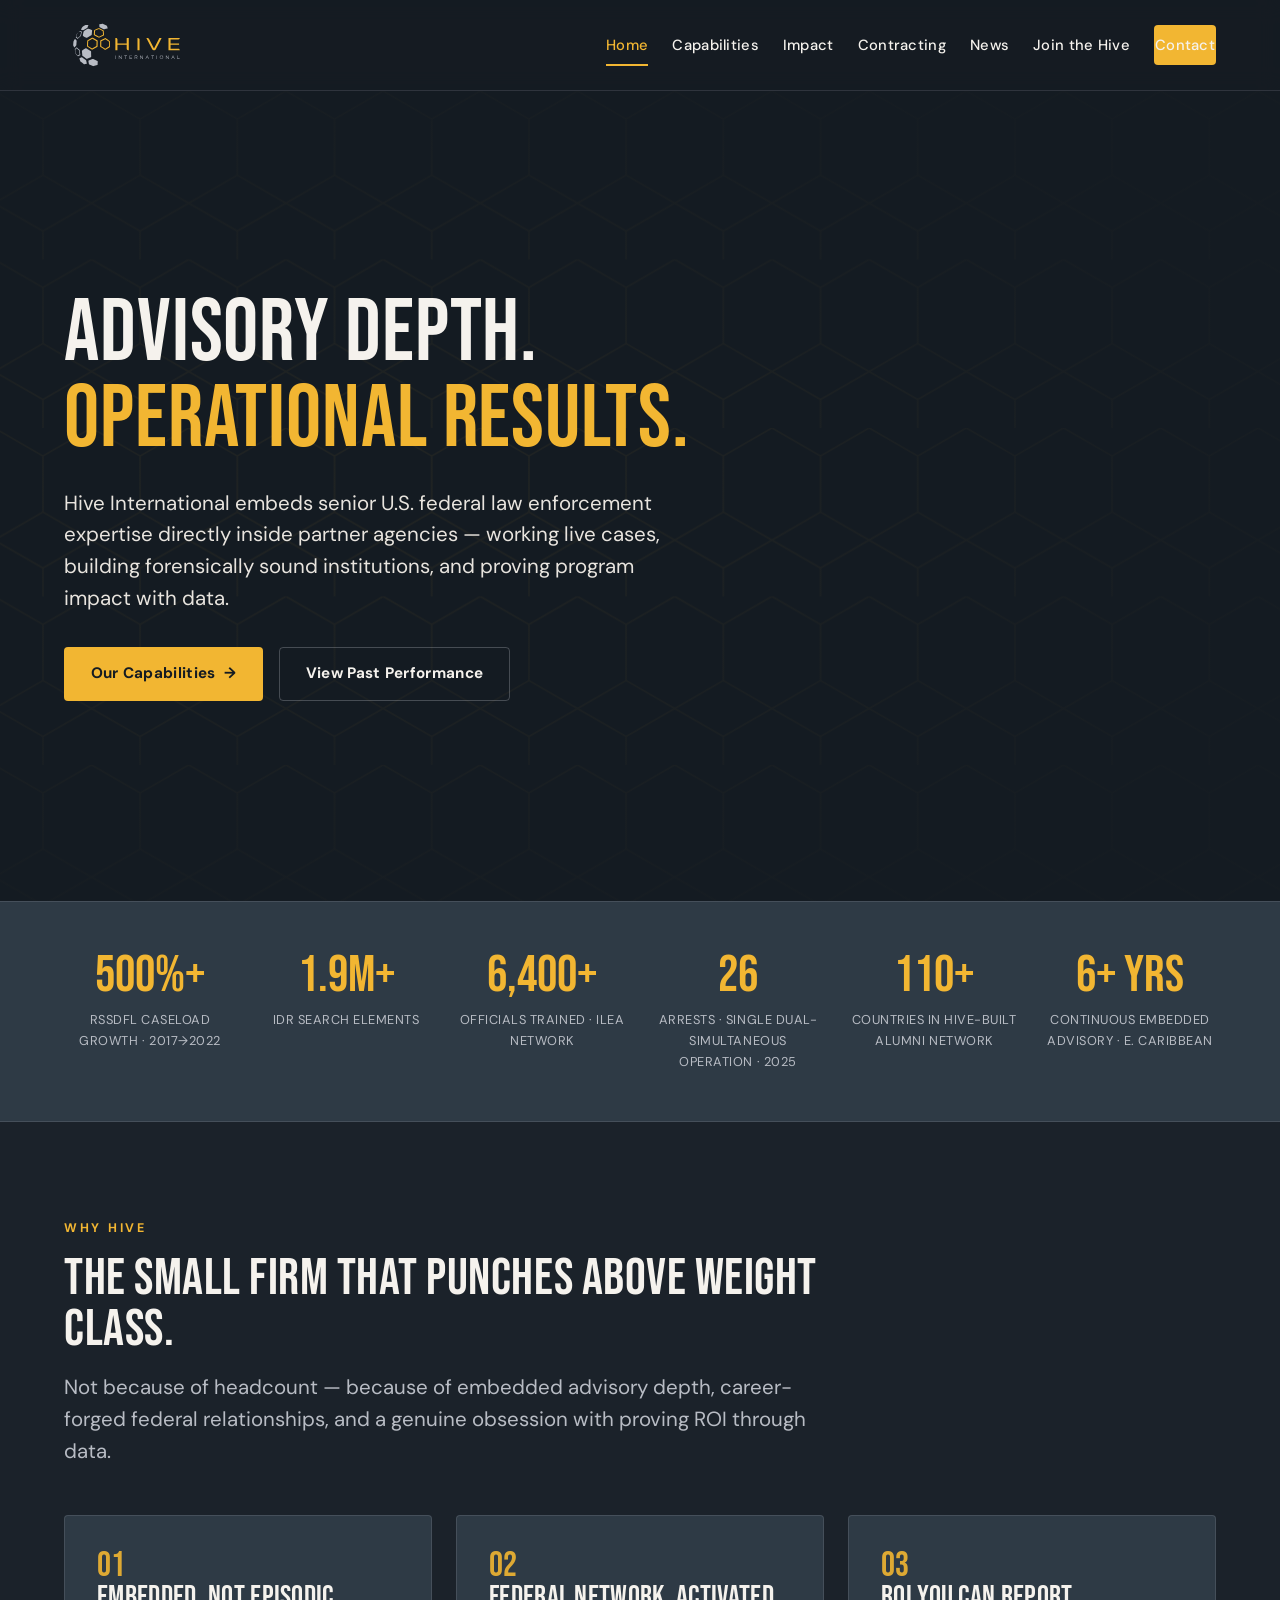
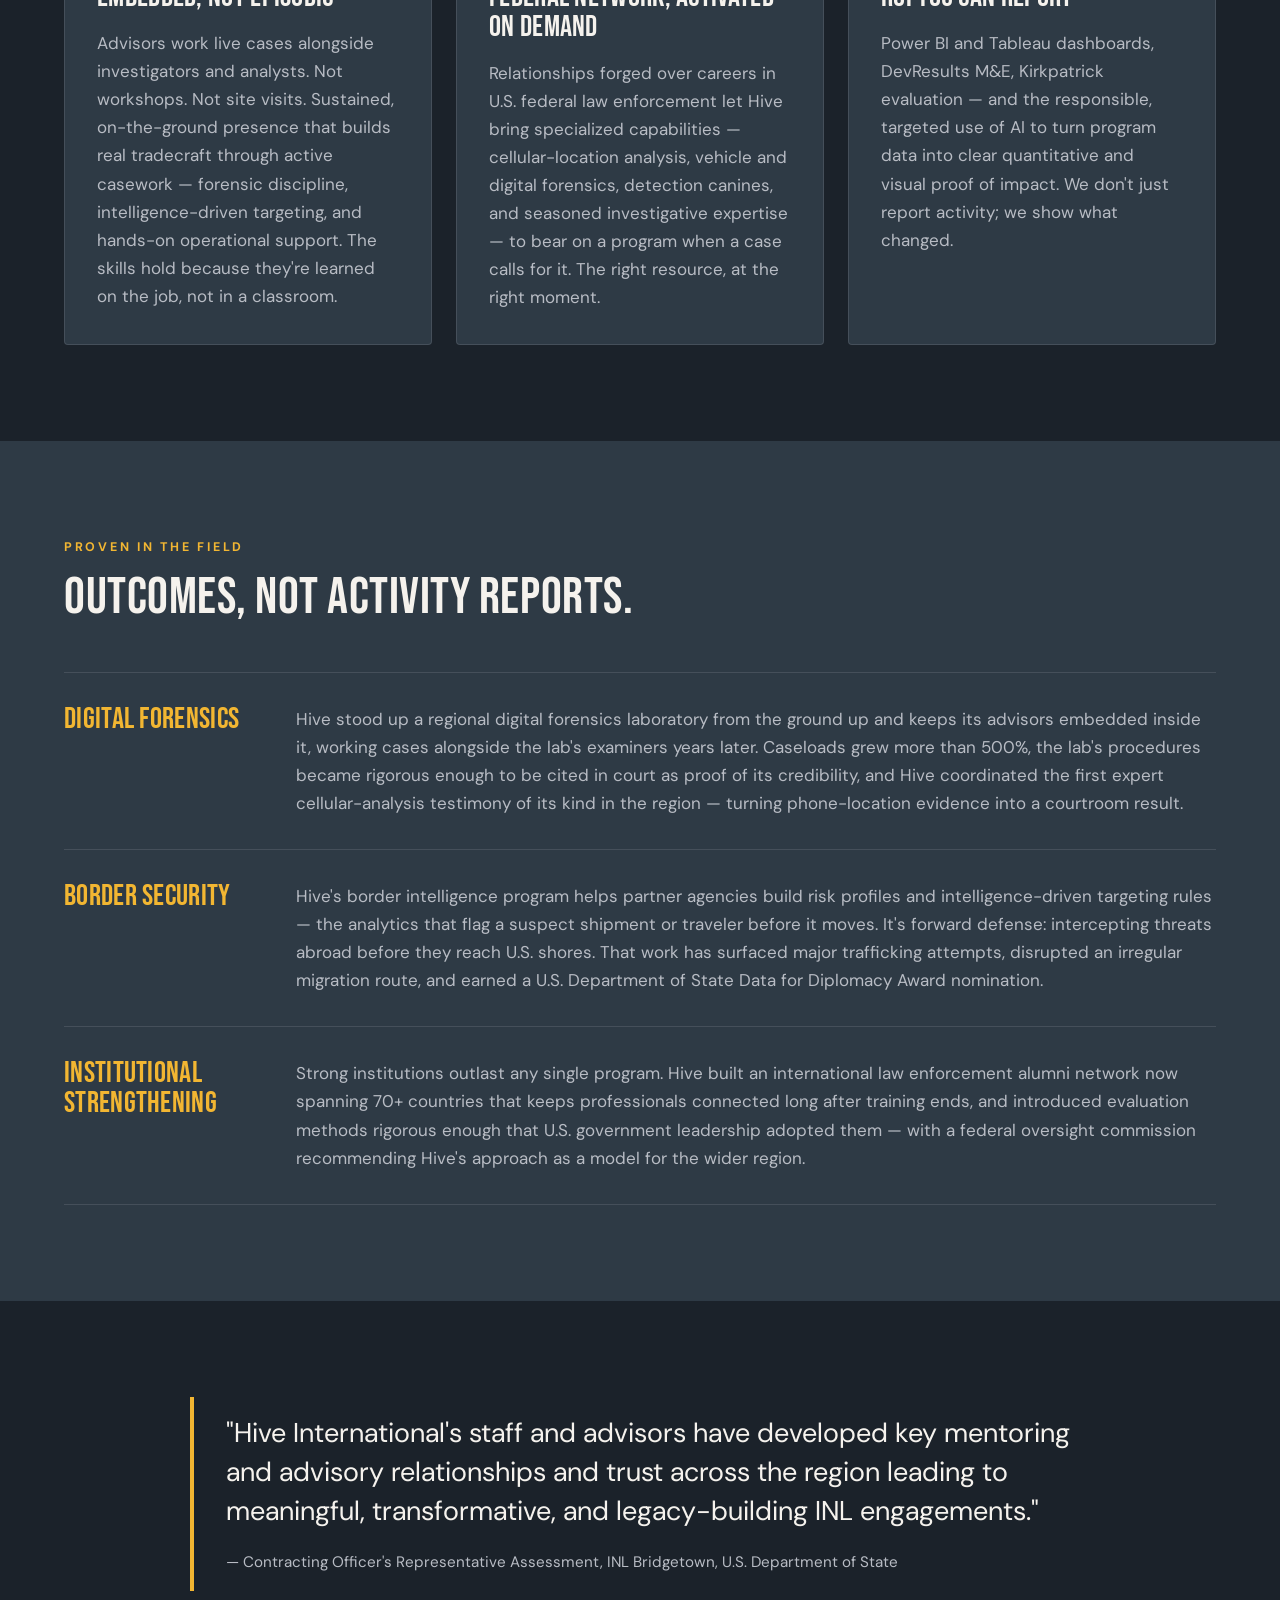
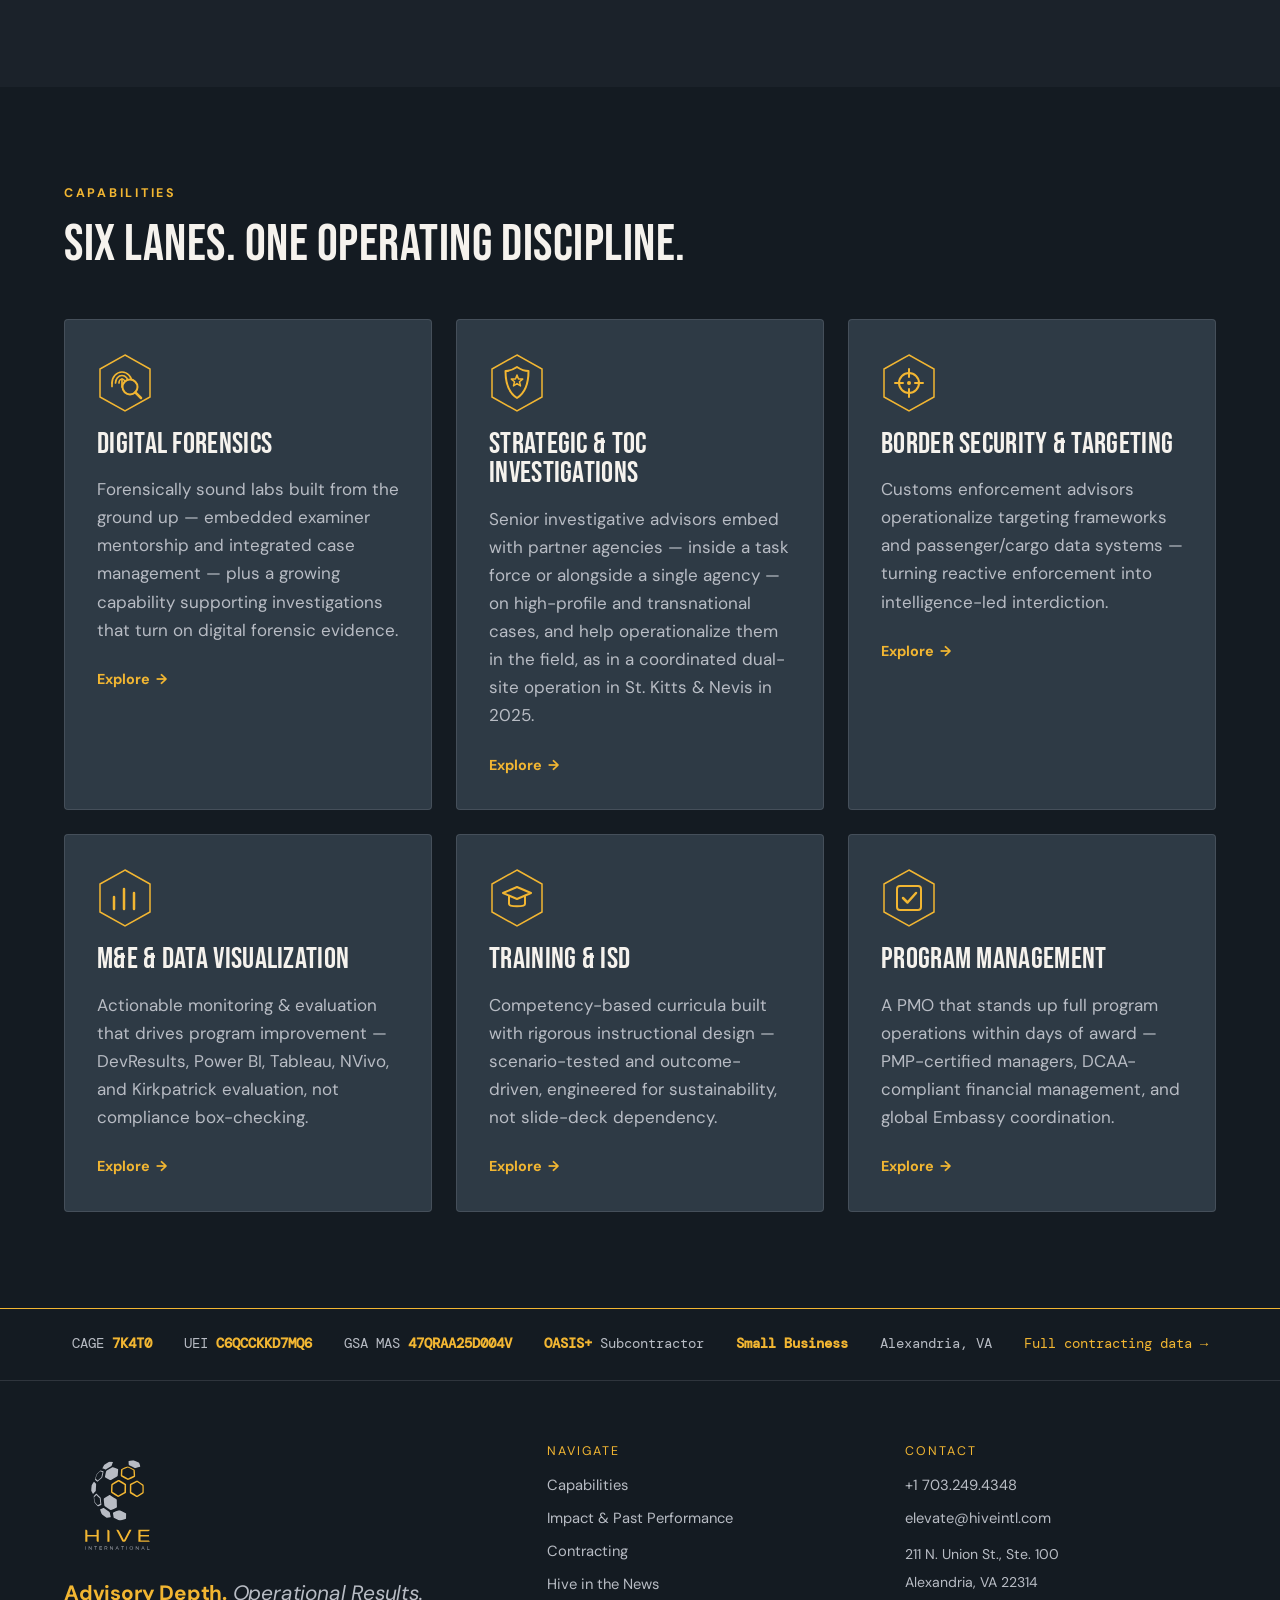
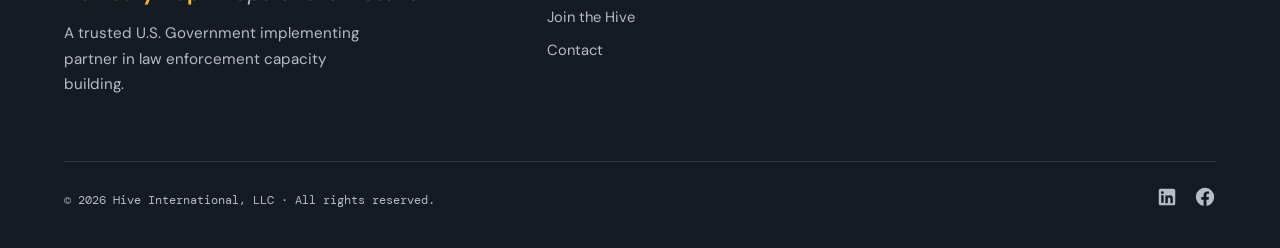
==== commit d7090a72: "Promote v2 redesign to live: add Join the Hive, News, and Brand Assets pages - Adds opportunities.ht" ====
--- a/index.html
+++ b/index.html
@@ -43,6 +43,8 @@
         <a href="capabilities.html">Capabilities</a>
         <a href="impact.html">Impact</a>
         <a href="contracting.html">Contracting</a>
+        <a href="news.html">News</a>
+        <a href="opportunities.html">Join the Hive</a>
         <a href="contact.html" class="btn btn-primary">Contact</a>
       </nav>
     </div>
@@ -234,6 +236,8 @@
           <a href="capabilities.html">Capabilities</a>
           <a href="impact.html">Impact &amp; Past Performance</a>
           <a href="contracting.html">Contracting</a>
+          <a href="news.html">Hive in the News</a>
+          <a href="opportunities.html">Join the Hive</a>
           <a href="contact.html">Contact</a>
         </div>
         <div class="footer-col">
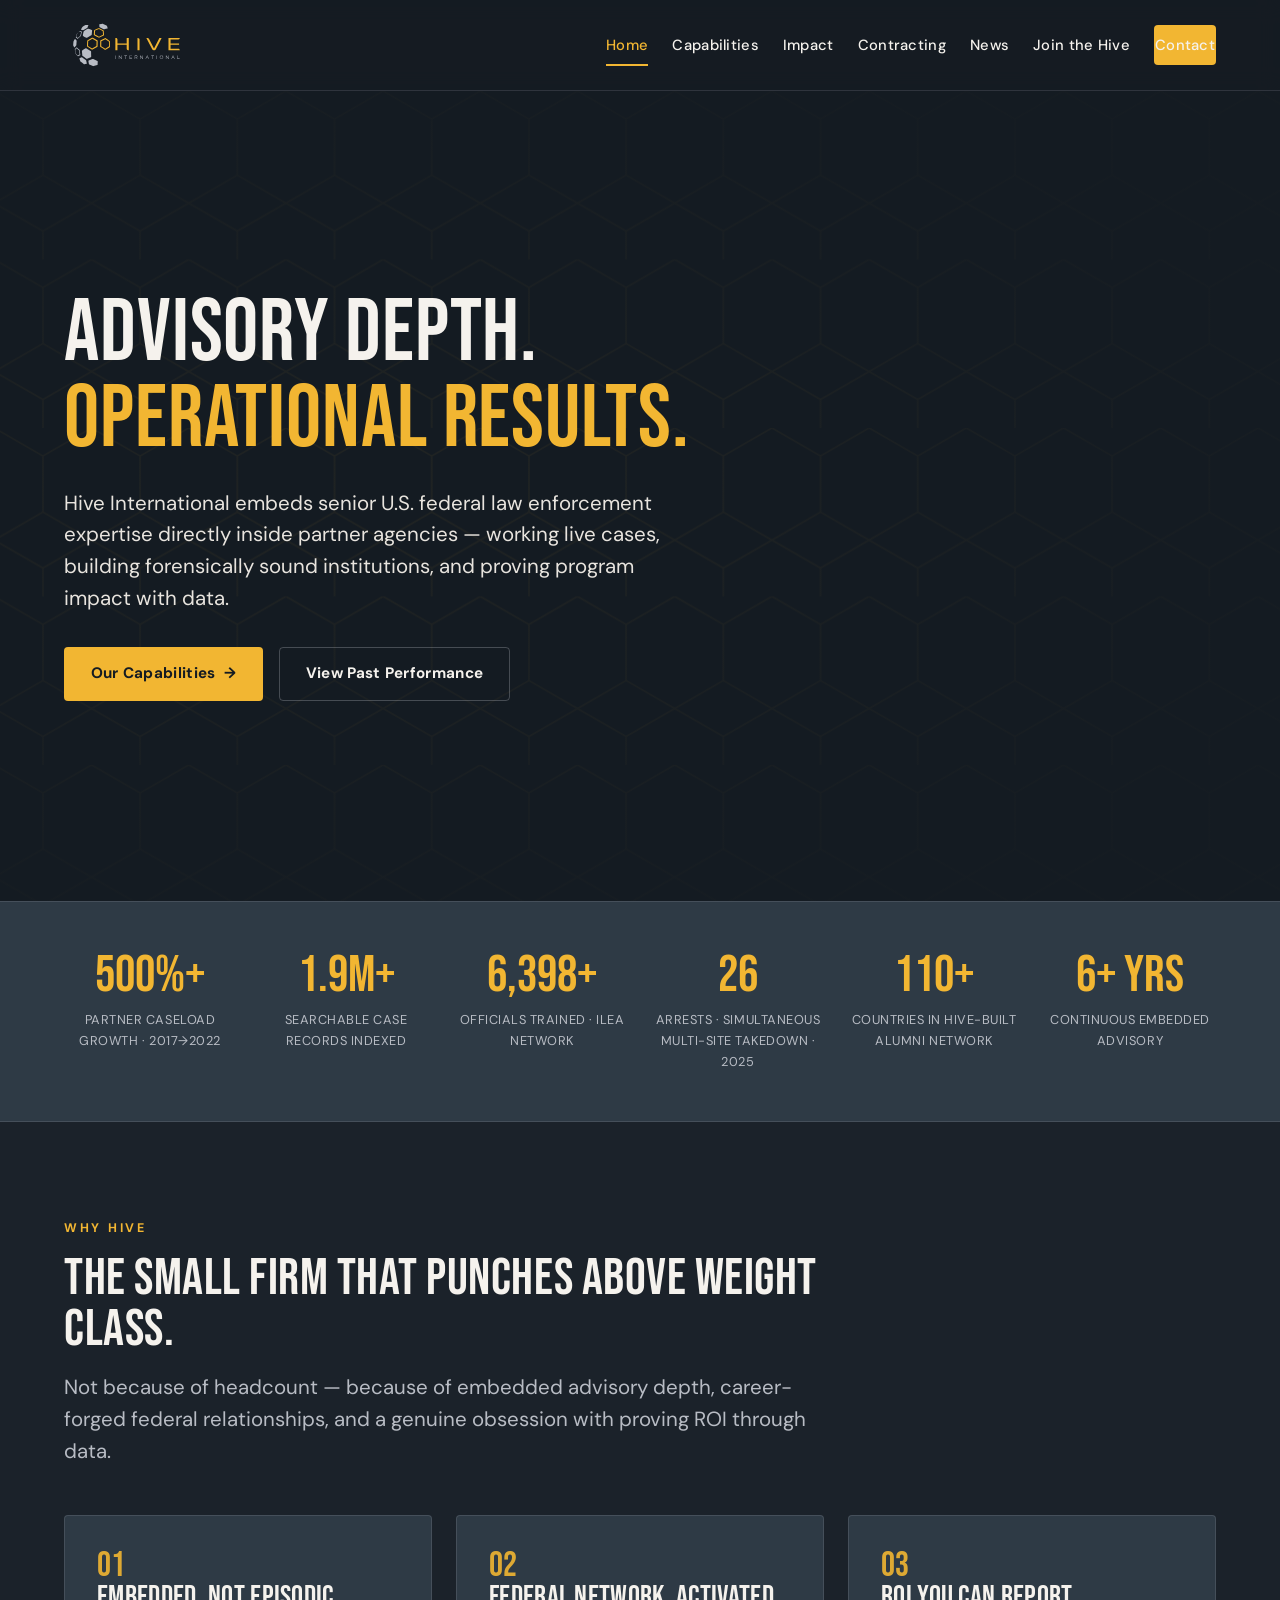
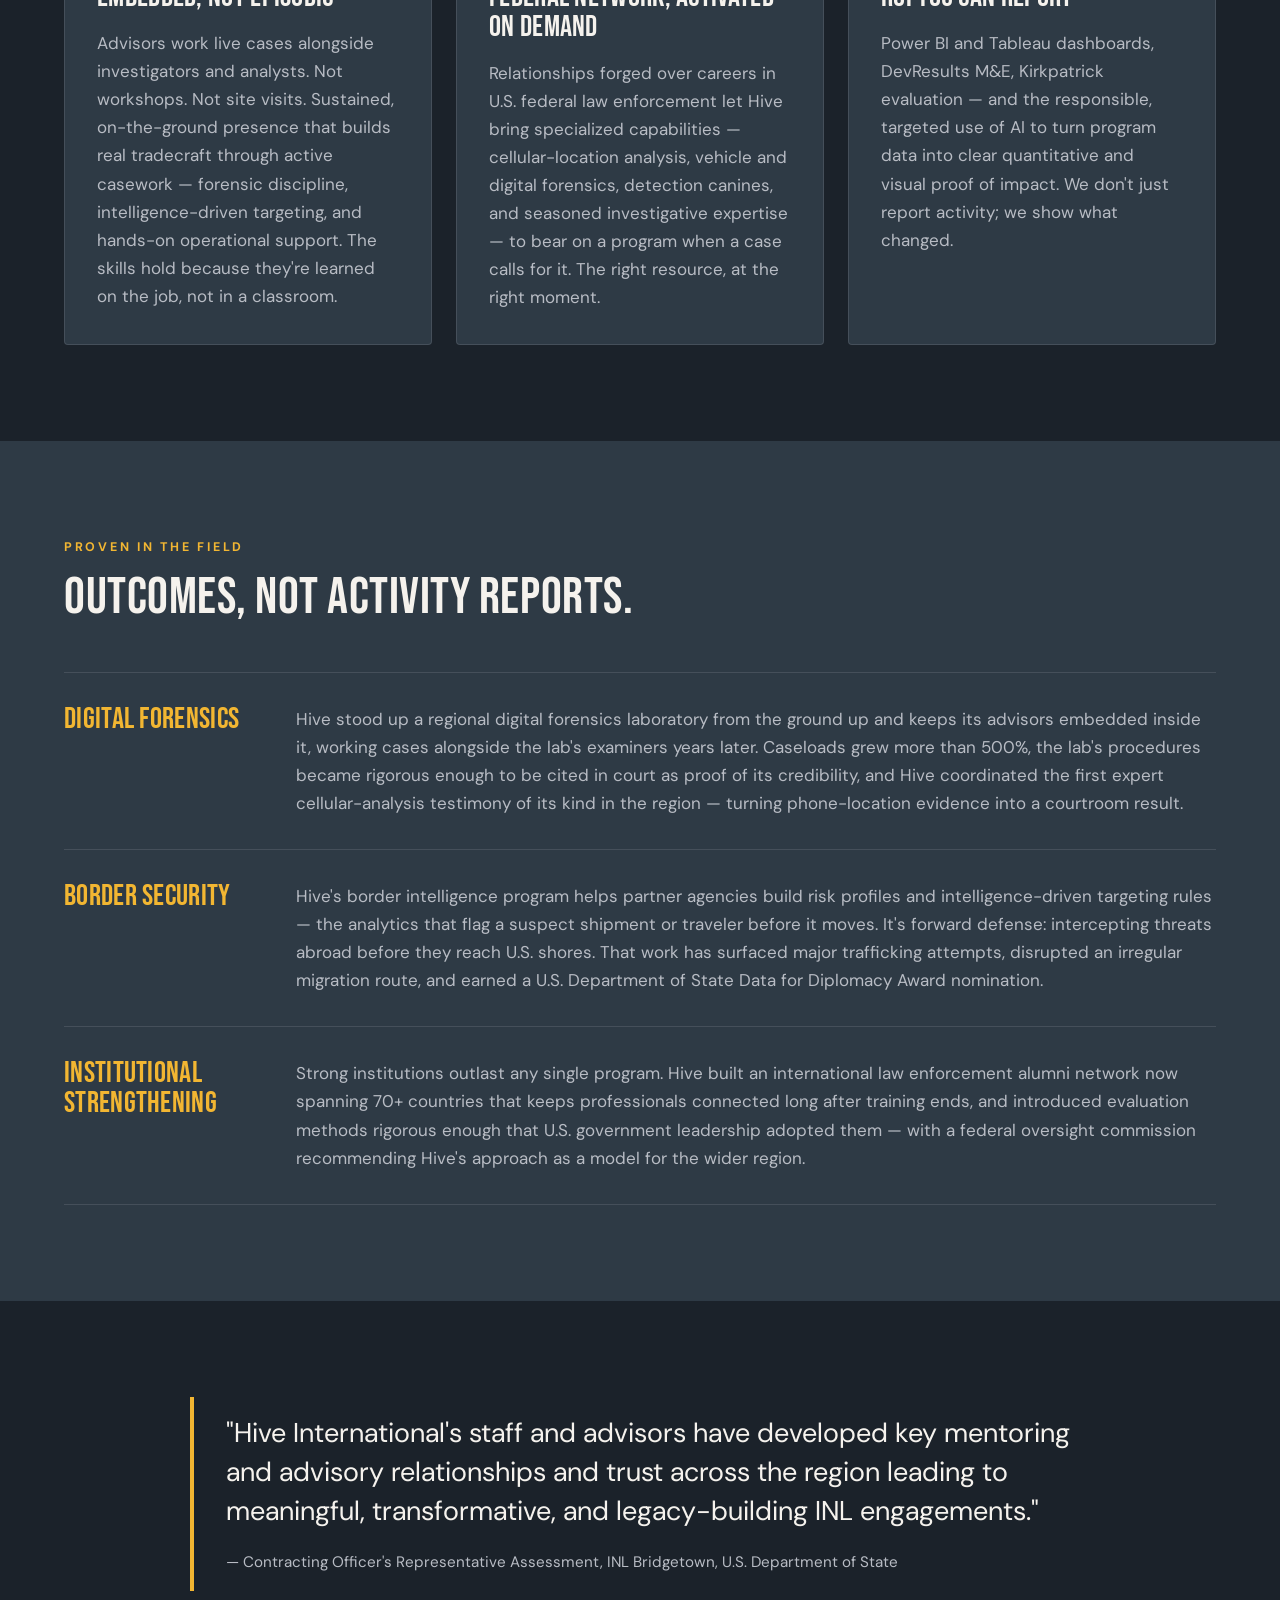
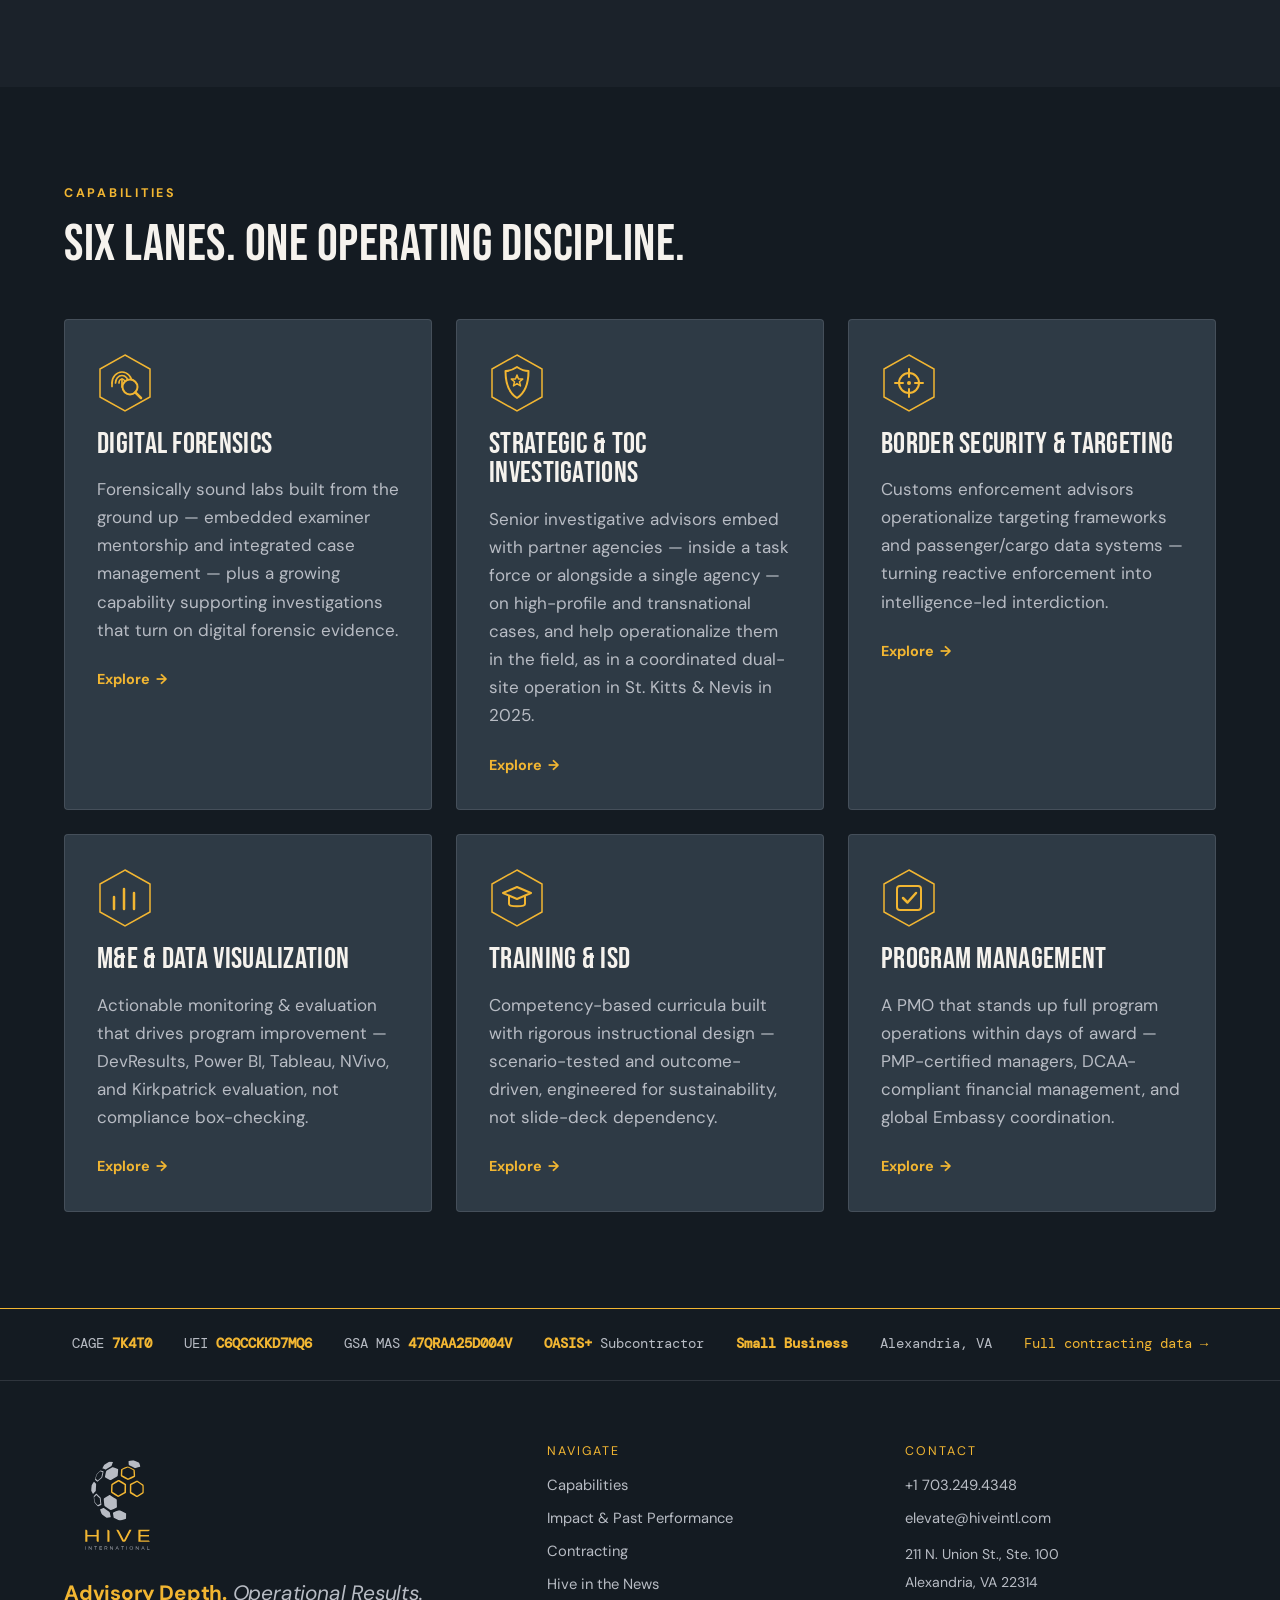
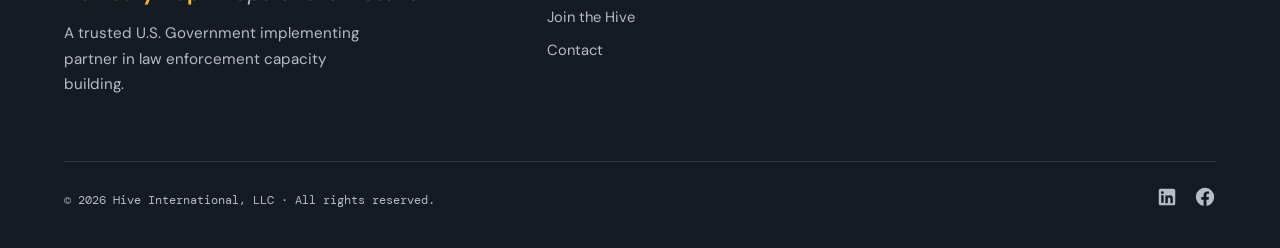
==== commit 078d4415: "Rework homepage counter-bar labels for clarity - RSSDFL Caseload Growth -> Partner Caseload Growth -" ====
--- a/index.html
+++ b/index.html
@@ -24,7 +24,7 @@
   <link rel="preconnect" href="https://fonts.gstatic.com" crossorigin>
   <link href="https://fonts.googleapis.com/css2?family=Bebas+Neue&family=DM+Mono:wght@400;500&family=DM+Sans:opsz,wght@9..40,400;9..40,500;9..40,700&display=swap" rel="stylesheet">
 
-  <link rel="stylesheet" href="css/styles.css?v=3">
+  <link rel="stylesheet" href="css/styles.css?v=4">
 </head>
 <body>
   <a class="skip-link" href="#main">Skip to content</a>
@@ -87,12 +87,12 @@
     <section class="counter-bar" aria-label="Impact by the numbers" style="padding:0;">
       <div class="container">
         <div class="counter-grid">
-          <div class="counter reveal"><div class="num" data-target="500" data-suffix="%+">0</div><div class="label">RSSDFL Caseload Growth · 2017→2022</div></div>
-          <div class="counter reveal" data-delay="1"><div class="num" data-target="1.9" data-decimals="1" data-suffix="M+">0</div><div class="label">IDR Search Elements</div></div>
+          <div class="counter reveal"><div class="num" data-target="500" data-suffix="%+">0</div><div class="label">Partner Caseload Growth · 2017→2022</div></div>
+          <div class="counter reveal" data-delay="1"><div class="num" data-target="1.9" data-decimals="1" data-suffix="M+">0</div><div class="label">Searchable Case Records Indexed</div></div>
           <div class="counter reveal" data-delay="2"><div class="num" data-target="6400" data-suffix="+">0</div><div class="label">Officials Trained · ILEA Network</div></div>
-          <div class="counter reveal" data-delay="3"><div class="num" data-target="26">0</div><div class="label">Arrests · Single Dual-Simultaneous Operation · 2025</div></div>
+          <div class="counter reveal" data-delay="3"><div class="num" data-target="26">0</div><div class="label">Arrests · Simultaneous Multi-Site Takedown · 2025</div></div>
           <div class="counter reveal" data-delay="4"><div class="num" data-target="110" data-suffix="+">0</div><div class="label">Countries in Hive-Built Alumni Network</div></div>
-          <div class="counter reveal" data-delay="5"><div class="num" data-target="6" data-suffix="+ yrs">0</div><div class="label">Continuous Embedded Advisory · E. Caribbean</div></div>
+          <div class="counter reveal" data-delay="5"><div class="num" data-target="6" data-suffix="+ yrs">0</div><div class="label">Continuous Embedded Advisory</div></div>
         </div>
       </div>
     </section>
@@ -261,7 +261,7 @@
     </div>
   </footer>
 
-  <script src="js/main.js?v=3" defer></script>
+  <script src="js/main.js?v=5" defer></script>
   <style>
     /* Hero lit-cell pulse — disabled under reduced-motion via global rule */
     .hex-lit polygon { animation: hexpulse 7s ease-in-out infinite; }
--- a/css/styles.css
+++ b/css/styles.css
@@ -259,6 +259,8 @@
 .field textarea { resize: vertical; min-height: 150px; }
 .hidden { display: none !important; }
 .form-success { background: rgba(76,175,80,0.1); border: 1px solid var(--status-active); border-radius: var(--radius); padding: var(--sp-4); }
+.form-error { background: rgba(224,133,133,0.08); border: 1px solid #E08585; border-radius: var(--radius); padding: var(--sp-3); color: #E08585; }
+.field-note { color: var(--silver); font-size: 0.85rem; margin: -.5rem 0 var(--sp-3); }
 .contact-detail { display: flex; gap: var(--sp-2); align-items: flex-start; margin-bottom: var(--sp-3); }
 .contact-detail .k { color: var(--gold); font-size: 0.78rem; letter-spacing: 0.12em; text-transform: uppercase; min-width: 90px; padding-top: .2rem; }
 .contact-detail .v { color: var(--warm-white); }
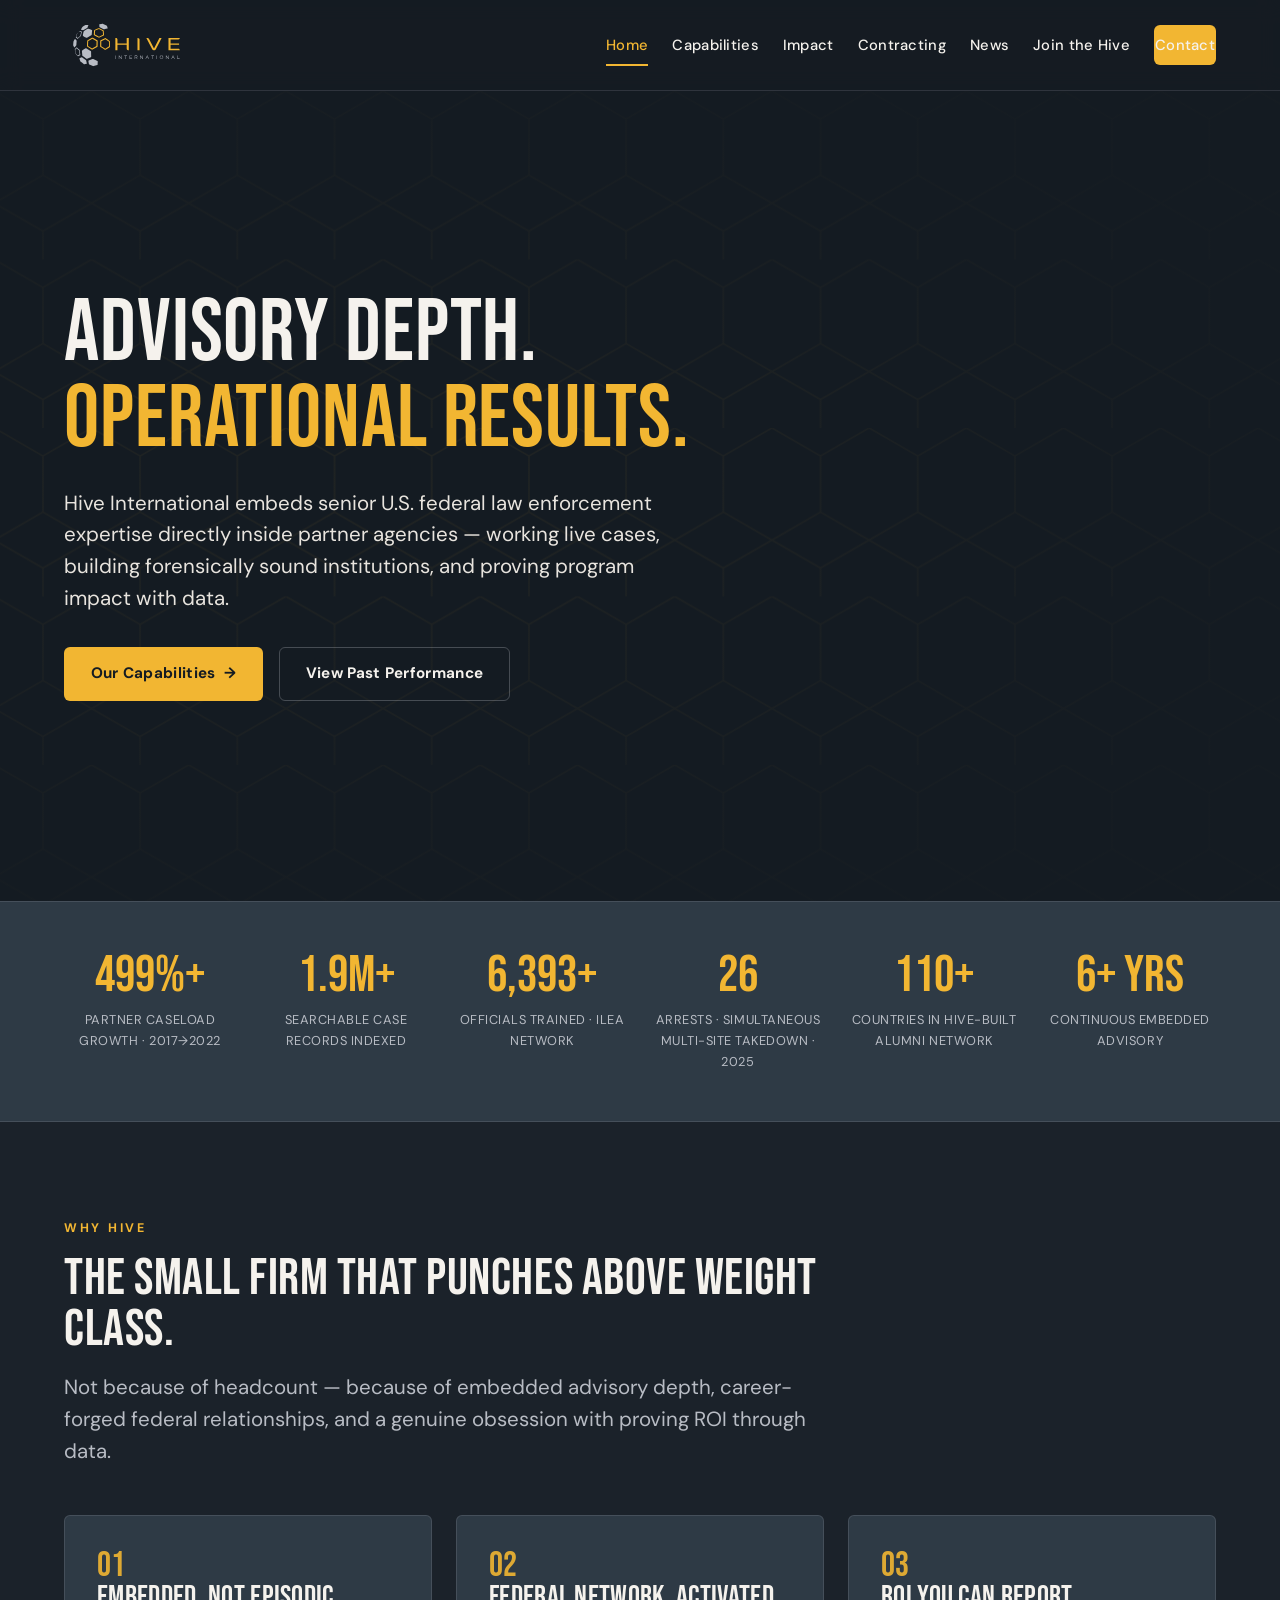
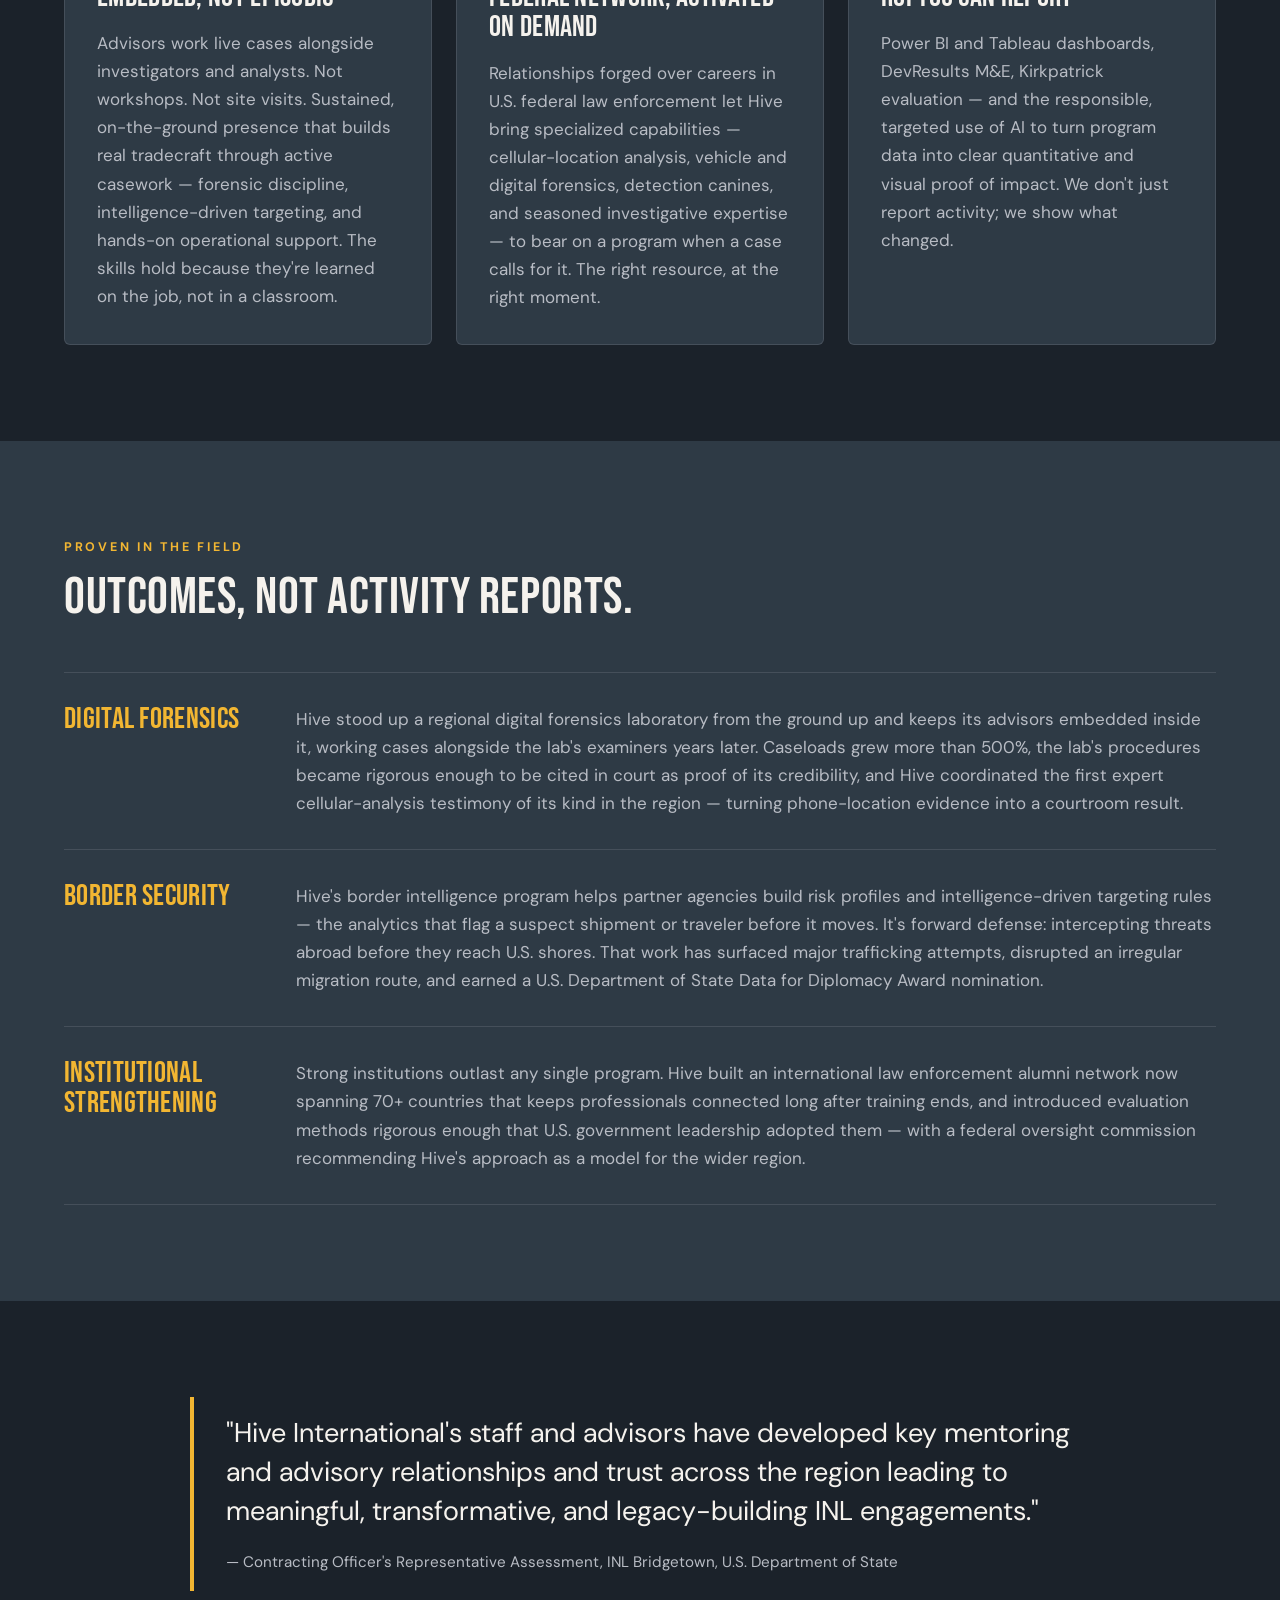
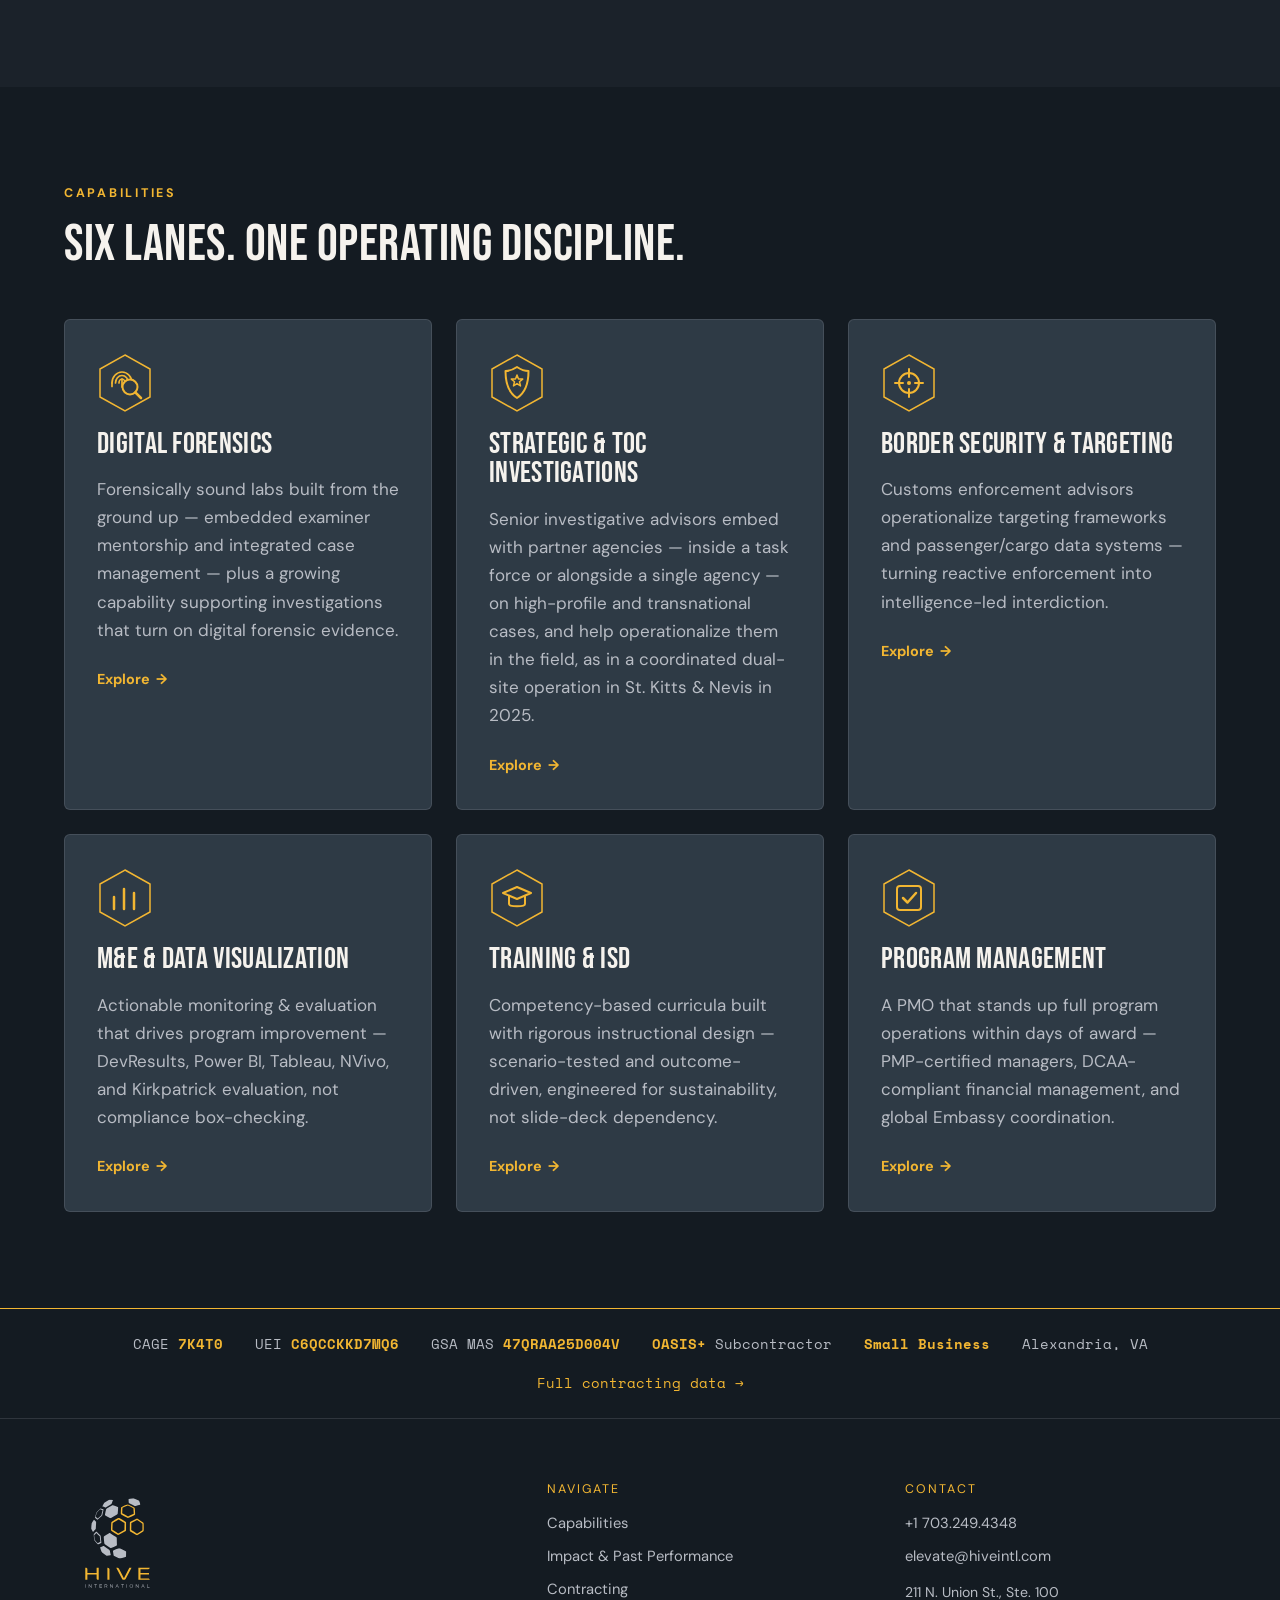
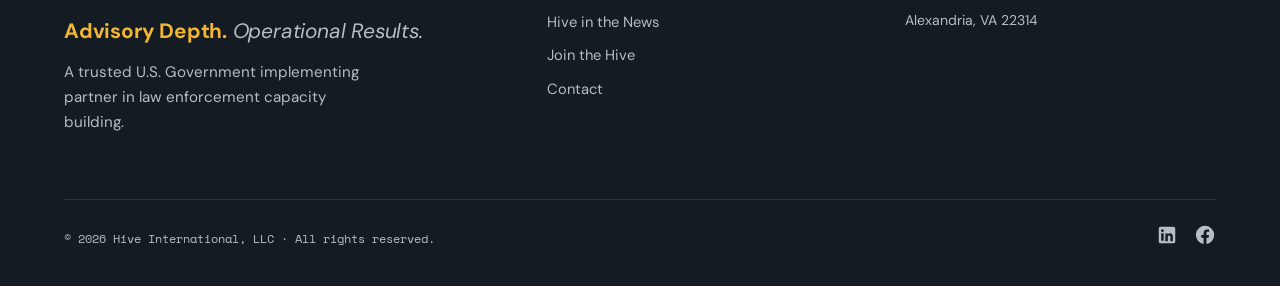
==== commit 04eaef70: "Align site to brand tokens: Space Mono, 6px radius, token gold-deep and danger-text Replaces off-tok" ====
--- a/index.html
+++ b/index.html
@@ -22,7 +22,7 @@
   <!-- Fonts -->
   <link rel="preconnect" href="https://fonts.googleapis.com">
   <link rel="preconnect" href="https://fonts.gstatic.com" crossorigin>
-  <link href="https://fonts.googleapis.com/css2?family=Bebas+Neue&family=DM+Mono:wght@400;500&family=DM+Sans:opsz,wght@9..40,400;9..40,500;9..40,700&display=swap" rel="stylesheet">
+  <link href="https://fonts.googleapis.com/css2?family=Bebas+Neue&family=Space+Mono:wght@400;700&family=DM+Sans:opsz,wght@9..40,400;9..40,500;9..40,700&display=swap" rel="stylesheet">
 
   <link rel="stylesheet" href="css/styles.css?v=4">
 </head>
--- a/css/styles.css
+++ b/css/styles.css
@@ -1,6 +1,7 @@
 /* ============================================================
    HIVE INTERNATIONAL — Site Stylesheet
    Design system locked to the Hive Master + Digital Brand Guides.
+   Palette, type, and radius values mirror Brand-System/tokens/ (standards rule 6); change them there first.
    Register: dark, data-dense, authoritative.
    ============================================================ */
 
@@ -11,7 +12,7 @@
   --charcoal:     #2E3A45;   /* secondary surface / cards */
   --deep-slate:   #141B22;   /* darkest — footer, hero base */
   --gold:         #F2B632;   /* primary accent */
-  --gold-dim:     #c9981f;   /* gold hover/active */
+  --gold-dim:     #D99A1C;   /* pressed gold: token hive-gold-deep */
   --silver:       #B8BCC4;   /* muted / secondary text */
   --warm-white:   #F5F2ED;   /* primary text on dark */
   --warm-white-2: #E8E4DE;
@@ -21,11 +22,12 @@
   /* Status / filter accents */
   --status-active:    #4CAF50;
   --status-complete:  #B8BCC4;
+  --danger-text:      #EF8A87;   /* token hive-danger-text */
 
   /* Type */
   --font-display: 'Bebas Neue', 'Arial Narrow', sans-serif;
   --font-body:    'DM Sans', -apple-system, BlinkMacSystemFont, 'Segoe UI', sans-serif;
-  --font-mono:    'DM Mono', ui-monospace, 'SF Mono', Menlo, monospace;
+  --font-mono:    'Space Mono', ui-monospace, 'SF Mono', Menlo, monospace;
 
   /* Spacing scale */
   --sp-1: 0.5rem;  --sp-2: 1rem;   --sp-3: 1.5rem;  --sp-4: 2rem;
@@ -33,7 +35,7 @@
 
   --container: 1200px;
   --container-narrow: 880px;
-  --radius: 4px;
+  --radius: 6px;   /* token radius-md */
   --shadow: 0 10px 40px rgba(0,0,0,0.35);
   --ease: cubic-bezier(0.22, 1, 0.36, 1);
 }
@@ -259,7 +261,7 @@
 .field textarea { resize: vertical; min-height: 150px; }
 .hidden { display: none !important; }
 .form-success { background: rgba(76,175,80,0.1); border: 1px solid var(--status-active); border-radius: var(--radius); padding: var(--sp-4); }
-.form-error { background: rgba(224,133,133,0.08); border: 1px solid #E08585; border-radius: var(--radius); padding: var(--sp-3); color: #E08585; }
+.form-error { background: rgba(239,138,135,0.08); border: 1px solid var(--danger-text); border-radius: var(--radius); padding: var(--sp-3); color: var(--danger-text); }
 .field-note { color: var(--silver); font-size: 0.85rem; margin: -.5rem 0 var(--sp-3); }
 .contact-detail { display: flex; gap: var(--sp-2); align-items: flex-start; margin-bottom: var(--sp-3); }
 .contact-detail .k { color: var(--gold); font-size: 0.78rem; letter-spacing: 0.12em; text-transform: uppercase; min-width: 90px; padding-top: .2rem; }
